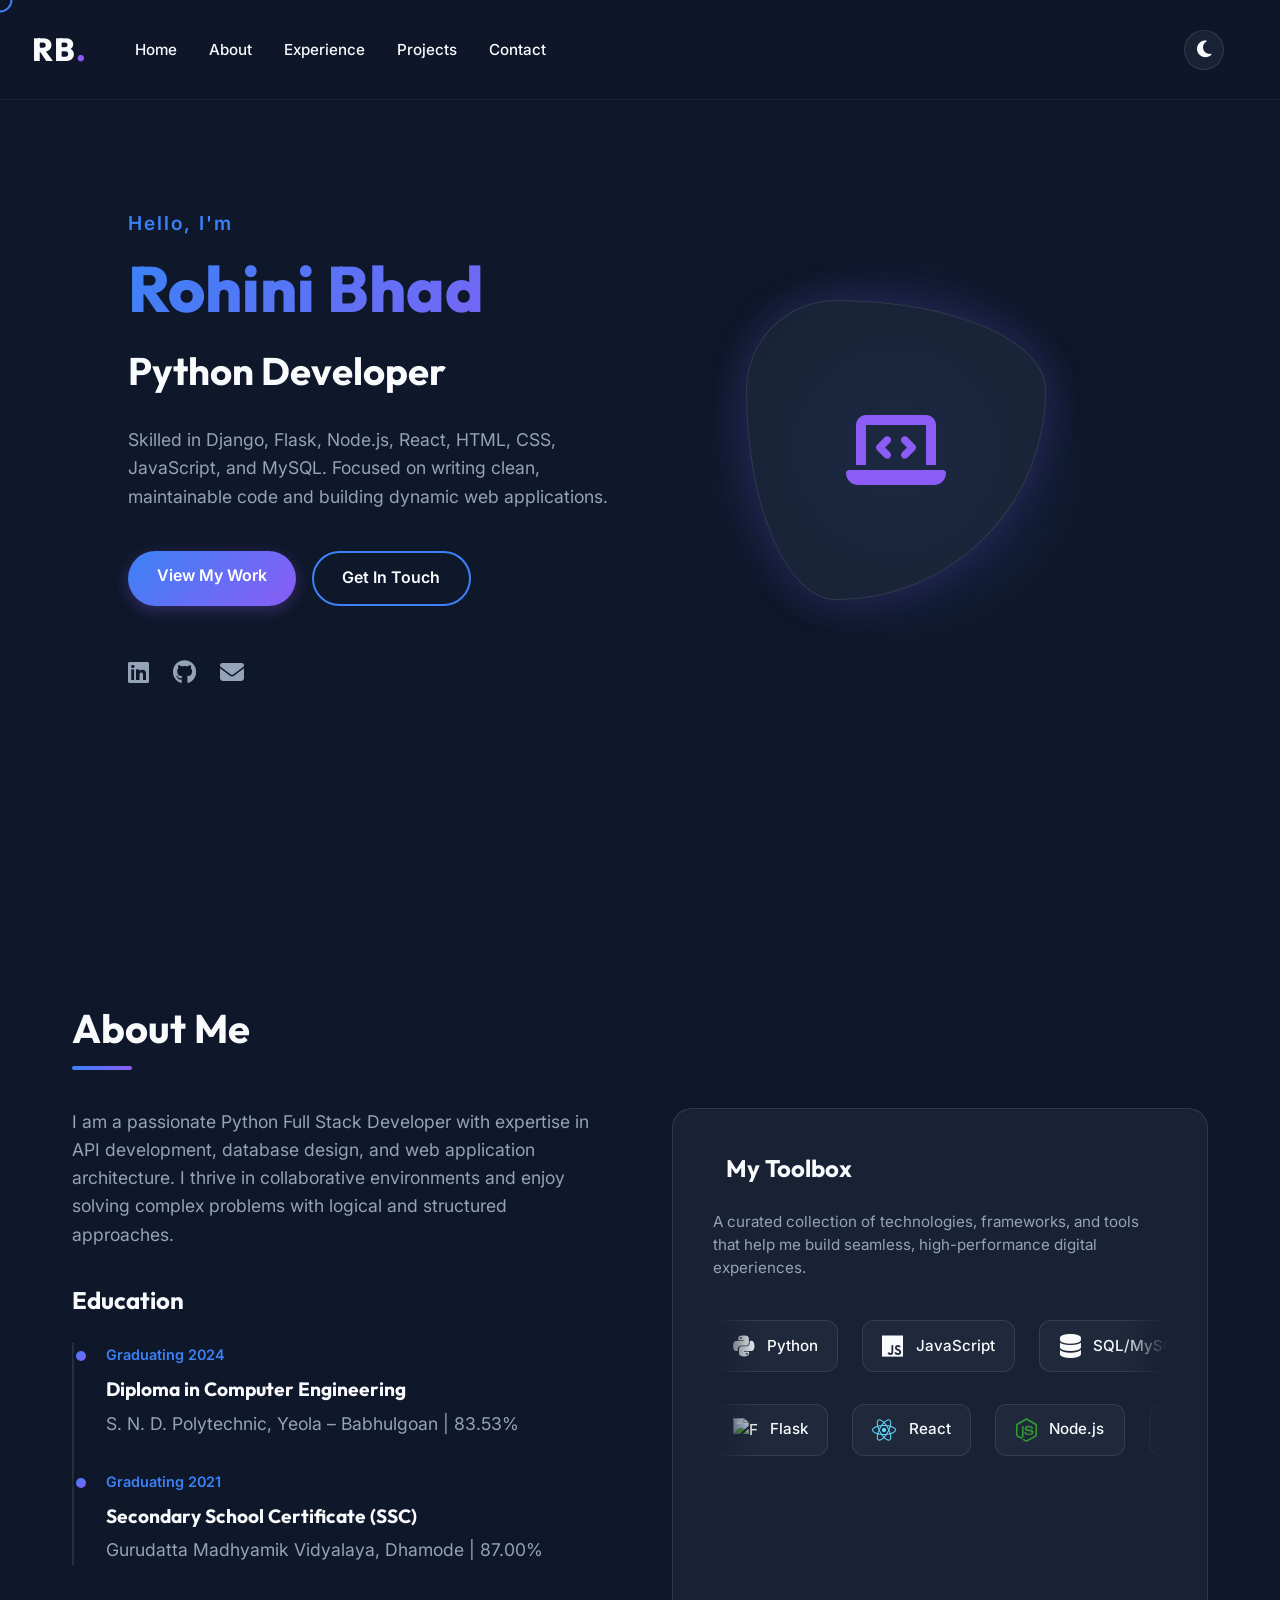
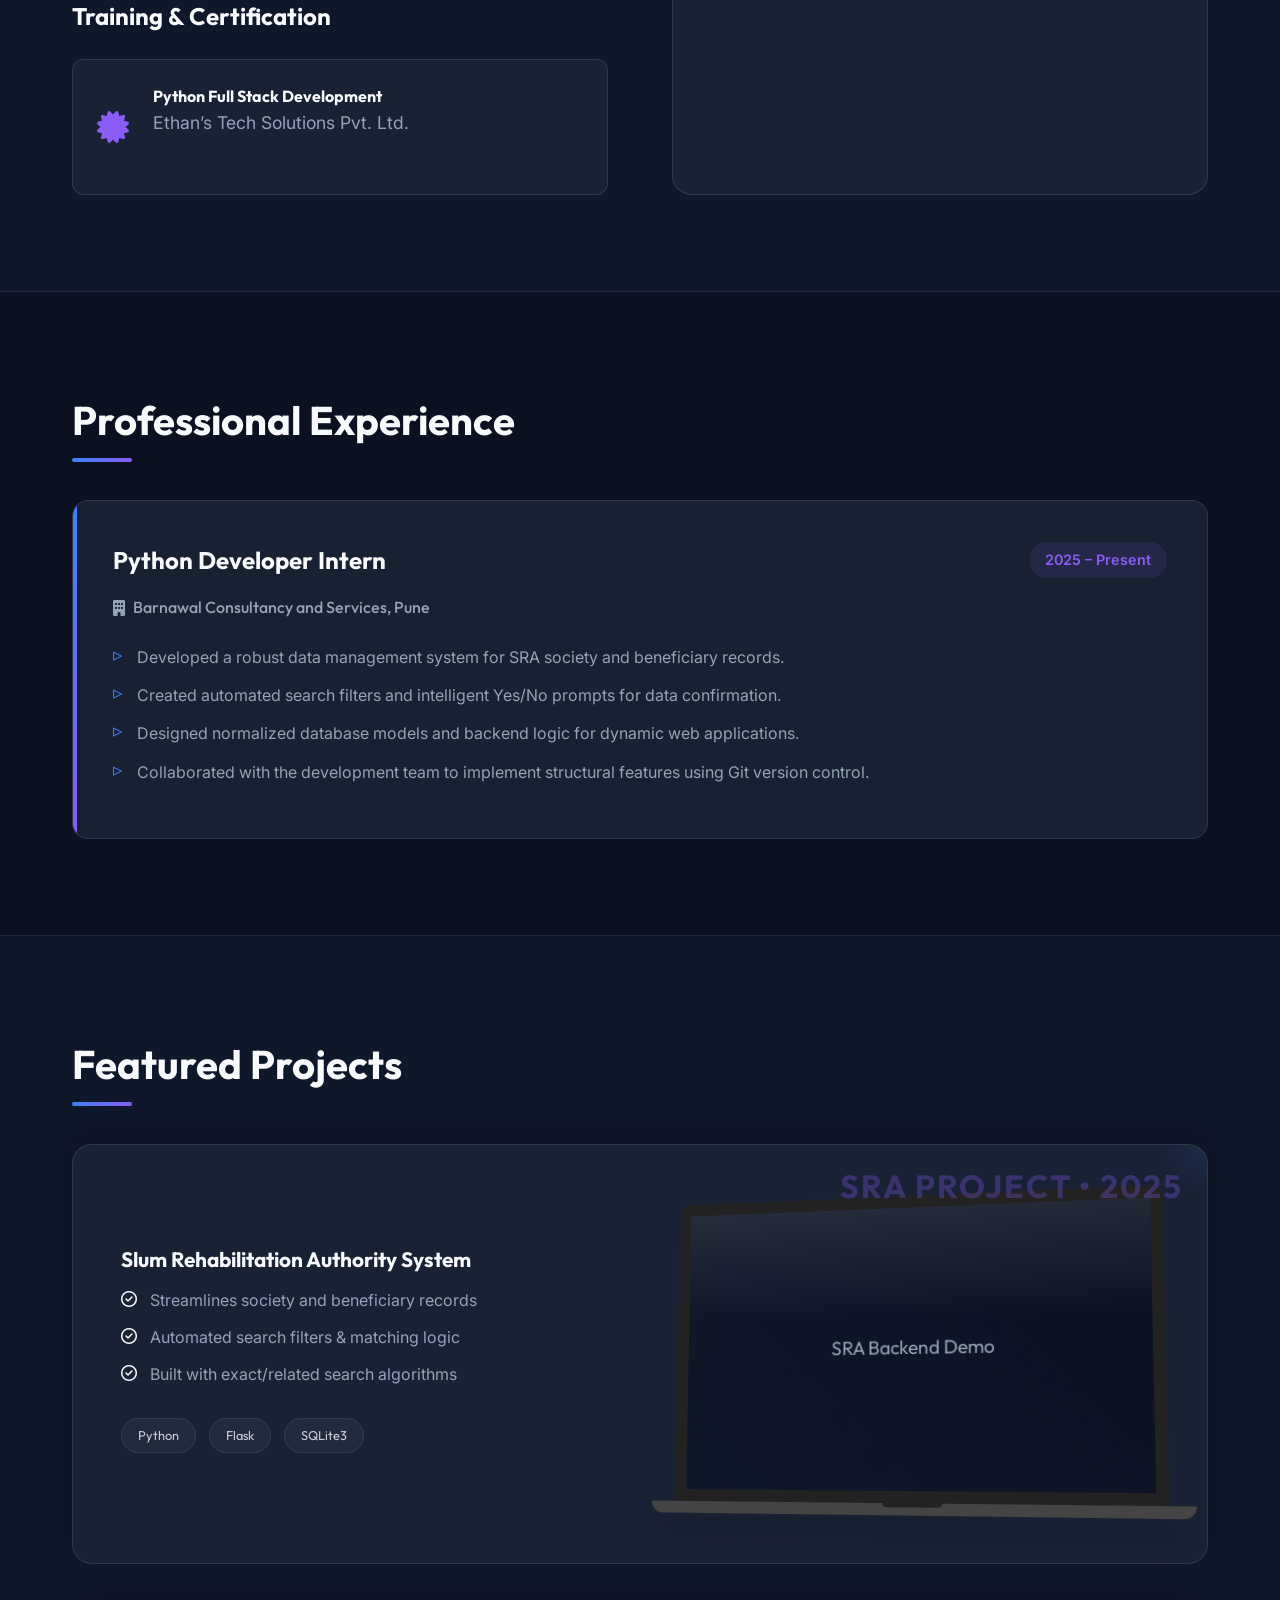
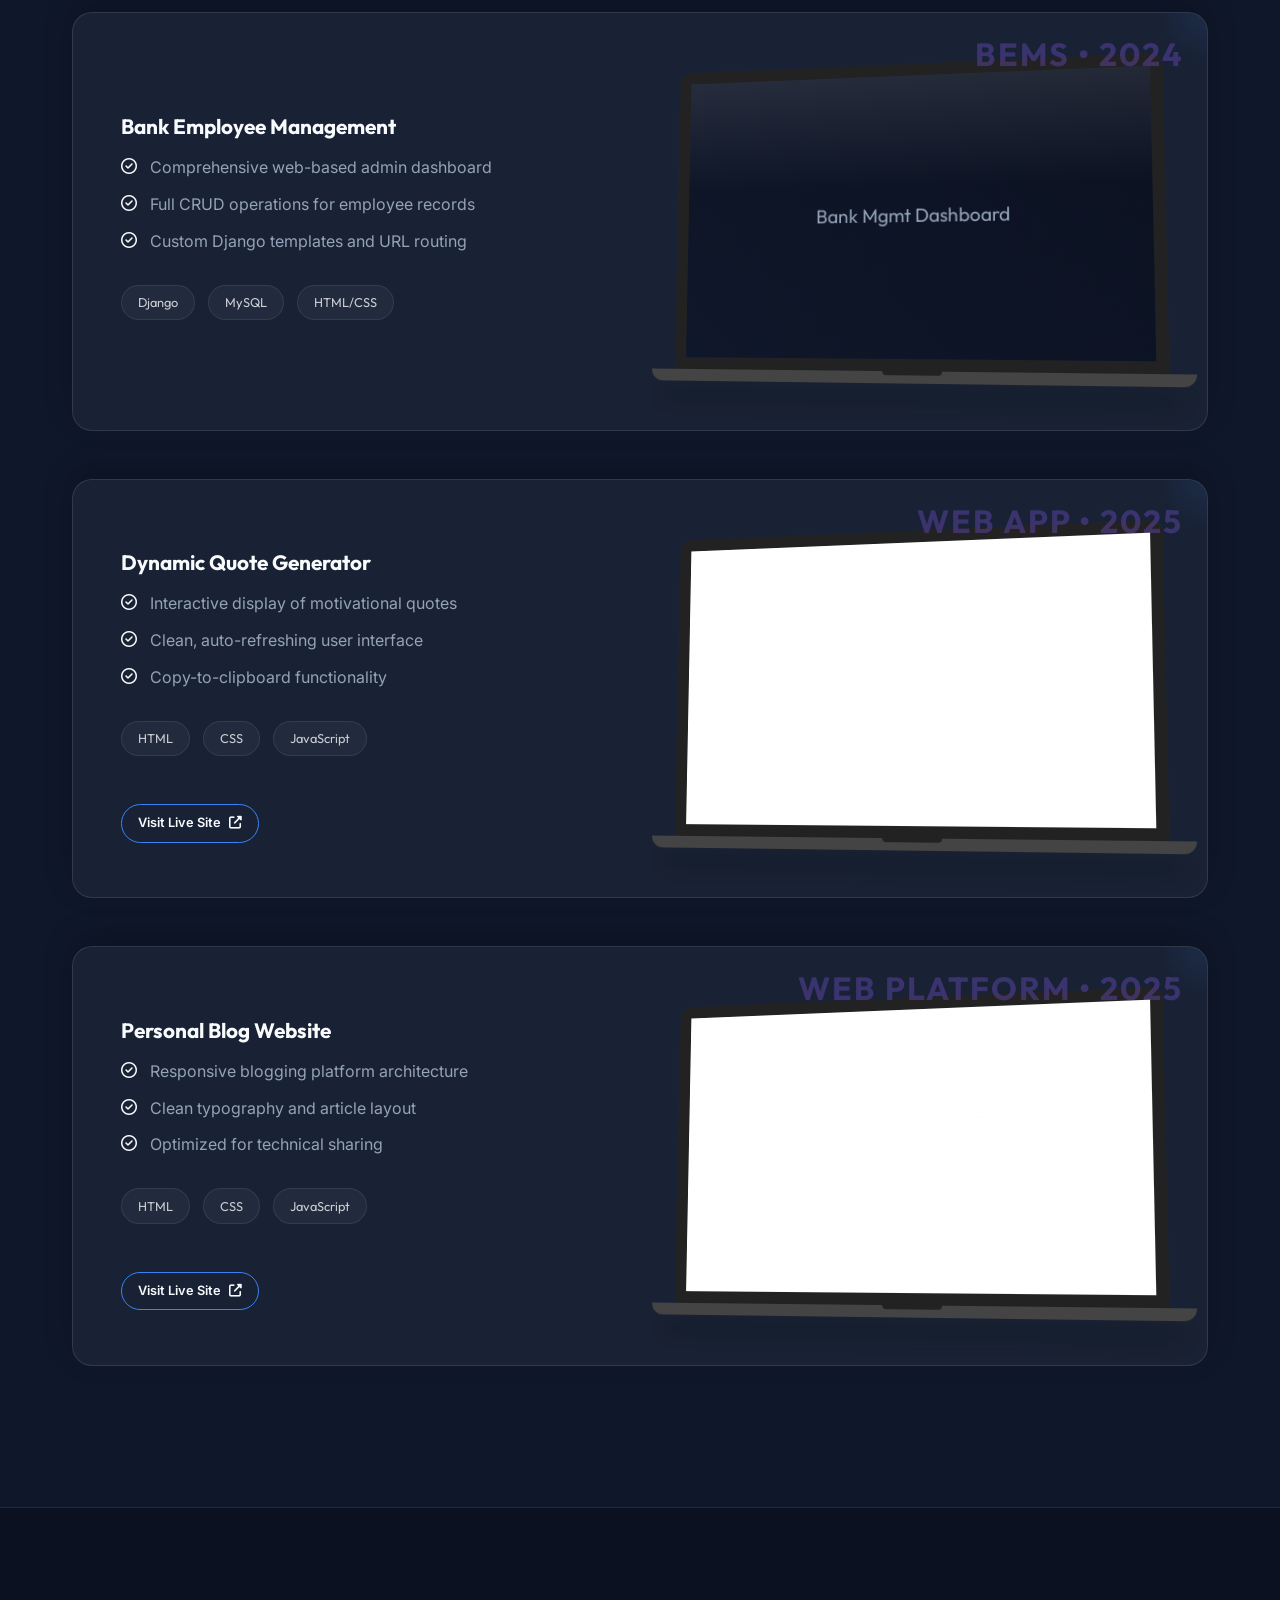
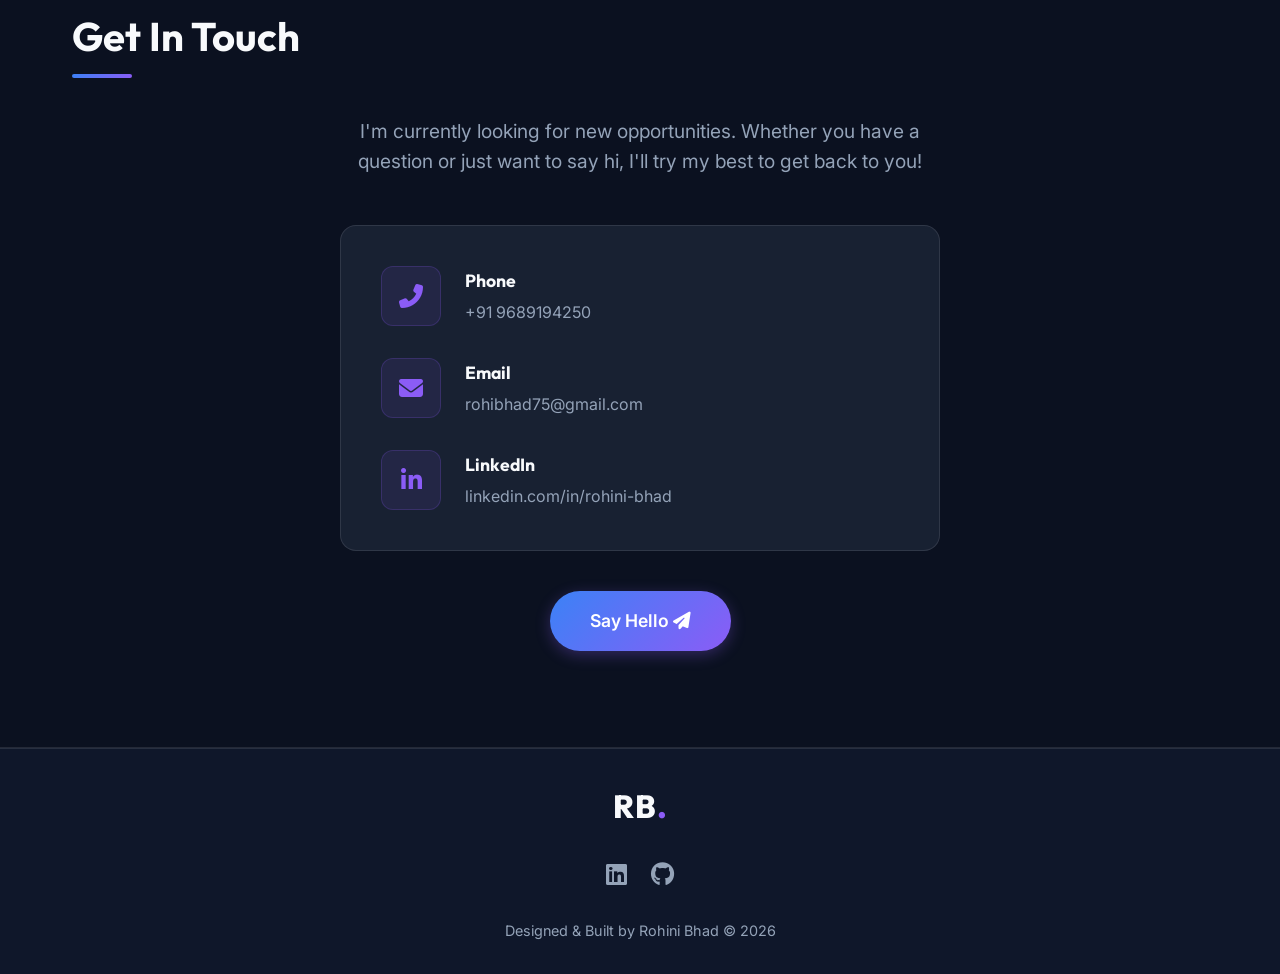
==== indx.html @ 260d3e36 "MY_PORTFOLIO" ====
<!DOCTYPE html>
<html lang="en">

<head>
    <meta charset="UTF-8">
    <meta name="viewport" content="width=device-width, initial-scale=1.0">
    <title>Rohini Bhad | Python Full Stack Developer Intern </title>
    <meta name="description"
        content="Portfolio of Rohini Bhad, a Python Full Stack Developer skilled in Django, Flask, Node.js, React, HTML, CSS, JavaScript, MySQL.">
    <link
        href="https://fonts.googleapis.com/css2?family=Inter:wght@300;400;500;600;800&family=Outfit:wght@400;700&display=swap"
        rel="stylesheet">
    <link rel="stylesheet" href="https://cdnjs.cloudflare.com/ajax/libs/font-awesome/6.4.0/css/all.min.css">
    <link rel="stylesheet" href="style.css">
</head>

<body>
    <div class="custom-cursor"></div>
    <nav class="navbar">
        <div class="logo">RB<span>.</span></div>
        <ul class="nav-links">
            <li><a href="#home">Home</a></li>
            <li><a href="#about">About</a></li>
            <li><a href="#experience">Experience</a></li>
            <li><a href="#projects">Projects</a></li>
            <li><a href="#contact">Contact</a></li>
        </ul>
        <div class="nav-actions" style="display: flex; align-items: center;">
            <div class="theme-toggle" id="theme-toggle">
                <i class="fas fa-moon"></i>
            </div>
            <div class="hamburger">
                <i class="fas fa-bars"></i>
            </div>
        </div>
    </nav>

    <header id="home" class="hero">
        <div class="hero-content">
            <p class="greeting">Hello, I'm</p>
            <h1 class="name">Rohini Bhad</h1>
            <h2 class="role">Python Developer</h2>
            <p class="summary">
                Skilled in Django, Flask, Node.js, React, HTML, CSS, JavaScript, and MySQL. Focused on writing clean,
                maintainable code
                and building dynamic web applications.
            </p>
            <div class="hero-buttons">
                <a href="#projects" class="btn btn-primary">View My Work</a>
                <a href="#contact" class="btn btn-secondary">Get In Touch</a>
            </div>
            <div class="social-links">
                <a href="https://linkedin.com/in/rohini-bhad" target="_blank" aria-label="LinkedIn"><i
                        class="fab fa-linkedin"></i></a>
                <a href="https://github.com/RohiBhad" target="_blank" aria-label="GitHub"><i
                        class="fab fa-github"></i></a>
                <a href="mailto:rohibhad75@gmail.com" aria-label="Email"><i class="fas fa-envelope"></i></a>
            </div>
        </div>
        <div class="hero-image">
            <div class="image-placeholder"><i class="fas fa-laptop-code"></i></div>
            <div class="circle-decoration"></div>
        </div>
    </header>

    <section id="about" class="about section">
        <div class="container">
            <h2 class="section-title">About Me</h2>
            <div class="about-grid">
                <div class="about-text">
                    <p>I am a passionate Python Full Stack Developer with expertise in API development, database design,
                        and web application architecture. I thrive in collaborative environments and enjoy solving
                        complex problems with logical and structured approaches.</p>

                    <h3 class="subsection-title">Education</h3>
                    <div class="timeline">
                        <div class="timeline-item">
                            <div class="timeline-dot"></div>
                            <div class="timeline-date">Graduating 2024</div>
                            <h4 class="timeline-title">Diploma in Computer Engineering</h4>
                            <p class="timeline-subtitle">S. N. D. Polytechnic, Yeola – Babhulgoan | 83.53%</p>
                        </div>
                        <div class="timeline-item">
                            <div class="timeline-dot"></div>
                            <div class="timeline-date">Graduating 2021</div>
                            <h4 class="timeline-title">Secondary School Certificate (SSC)</h4>
                            <p class="timeline-subtitle">Gurudatta Madhyamik Vidyalaya, Dhamode | 87.00%</p>
                        </div>
                    </div>

                    <h3 class="subsection-title mt-2">Training & Certification</h3>
                    <div class="certification-card">
                        <i class="fas fa-certificate"></i>
                        <div>
                            <h4>Python Full Stack Development</h4>
                            <p>Ethan’s Tech Solutions Pvt. Ltd.</p>
                        </div>
                    </div>
                </div>

                <div class="toolbox-container">
                    <div class="toolbox-header">
                        <h3 class="subsection-title mb-0"><i class="fas fa-sparkles accent-color"></i> My Toolbox</h3>
                        <p class="toolbox-desc">A curated collection of technologies, frameworks, and tools that help me
                            build seamless, high-performance digital experiences.</p>
                    </div>

                    <div class="toolbox-wrapper">
                        <!-- Top Row: Scrolls Left -->
                        <div class="toolbox-scroll-track track-left">
                            <div class="tool-item"><i class="fab fa-python tool-icon"></i><span>Python</span></div>
                            <div class="tool-item"><i class="fab fa-js tool-icon"></i><span>JavaScript</span></div>
                            <div class="tool-item"><i class="fas fa-database tool-icon"></i><span>SQL/MySQL</span></div>
                            <div class="tool-item"><i class="fab fa-html5 tool-icon"></i><span>HTML/CSS</span></div>
                            <div class="tool-item"><img
                                    src="https://cdn.jsdelivr.net/gh/devicons/devicon/icons/django/django-plain.svg"
                                    alt="Django" class="tool-image"><span>Django</span></div>
                            <div class="tool-item"><i class="fab fa-python tool-icon"></i><span>Python</span></div>
                            <div class="tool-item"><i class="fab fa-js tool-icon"></i><span>JavaScript</span></div>
                            <div class="tool-item"><i class="fas fa-database tool-icon"></i><span>SQL/MySQL</span></div>
                            <div class="tool-item"><i class="fab fa-html5 tool-icon"></i><span>HTML/CSS</span></div>
                            <div class="tool-item"><img
                                    src="https://cdn.jsdelivr.net/gh/devicons/devicon/icons/django/django-plain.svg"
                                    alt="Django" class="tool-image"><span>Django</span></div>
                        </div>

                        <!-- Bottom Row: Scrolls Right -->
                        <div class="toolbox-scroll-track track-right">
                            <div class="tool-item"><img
                                    src="https://cdn.jsdelivr.net/gh/devicons/devicon/icons/flask/flask-original.svg"
                                    alt="Flask" class="tool-image"><span>Flask</span></div>
                            <div class="tool-item"><i class="fab fa-react tool-icon"
                                    style="color: #61DAFB;"></i><span>React</span></div>
                            <div class="tool-item"><i class="fab fa-node-js tool-icon"
                                    style="color: #339933;"></i><span>Node.js</span></div>
                            <div class="tool-item"><i class="fab fa-git-alt tool-icon"
                                    style="color: #F05032;"></i><span>Git</span></div>
                            <div class="tool-item"><img
                                    src="https://cdn.jsdelivr.net/gh/devicons/devicon/icons/postman/postman-plain.svg"
                                    alt="Postman" class="tool-image"><span>Postman</span></div>
                            <div class="tool-item"><img
                                    src="https://cdn.jsdelivr.net/gh/devicons/devicon/icons/flask/flask-original.svg"
                                    alt="Flask" class="tool-image"><span>Flask</span></div>
                            <div class="tool-item"><i class="fab fa-react tool-icon"
                                    style="color: #61DAFB;"></i><span>React</span></div>
                            <div class="tool-item"><i class="fab fa-node-js tool-icon"
                                    style="color: #339933;"></i><span>Node.js</span></div>
                            <div class="tool-item"><i class="fab fa-git-alt tool-icon"
                                    style="color: #F05032;"></i><span>Git</span></div>
                            <div class="tool-item"><img
                                    src="https://cdn.jsdelivr.net/gh/devicons/devicon/icons/postman/postman-plain.svg"
                                    alt="Postman" class="tool-image"><span>Postman</span></div>
                        </div>
                    </div>
                </div>
            </div>
        </div>
    </section>

    <section id="experience" class="experience section light-bg">
        <div class="container">
            <h2 class="section-title">Professional Experience</h2>
            <div class="experience-card">
                <div class="exp-header">
                    <h3>Python Developer Intern</h3>
                    <span class="exp-date">2025 – Present</span>
                </div>
                <h4 class="exp-company"><i class="fas fa-building"></i> Barnawal Consultancy and Services, Pune</h4>
                <ul class="exp-list">
                    <li>Developed a robust data management system for SRA society and beneficiary records.</li>
                    <li>Created automated search filters and intelligent Yes/No prompts for data confirmation.</li>
                    <li>Designed normalized database models and backend logic for dynamic web applications.</li>
                    <li>Collaborated with the development team to implement structural features using Git version
                        control.</li>
                </ul>
            </div>
        </div>
    </section>

    <section id="projects" class="projects section">
        <div class="container">
            <h2 class="section-title">Featured Projects</h2>
            <div class="projects-grid">
                <!-- Project 1 -->
                <div class="project-card">
                    <div class="project-layout">
                        <div class="project-info">
                            <div class="project-year">SRA Project • 2025</div>
                            <h3 class="project-title">Slum Rehabilitation Authority System</h3>
                            <ul class="project-features">
                                <li><i class="far fa-check-circle"></i> Streamlines society and beneficiary records</li>
                                <li><i class="far fa-check-circle"></i> Automated search filters & matching logic</li>
                                <li><i class="far fa-check-circle"></i> Built with exact/related search algorithms</li>
                            </ul>
                            <div class="project-tech">
                                <span>Python</span>
                                <span>Flask</span>
                                <span>SQLite3</span>
                            </div>
                        </div>
                        <div class="project-visual">
                            <div class="laptop-frame">
                                <div class="laptop-screen">
                                    <div class="laptop-placeholder">SRA Backend Demo</div>
                                </div>
                                <div class="laptop-keyboard"></div>
                            </div>
                        </div>
                    </div>
                </div>

                <!-- Project 2 -->
                <div class="project-card">
                    <div class="project-layout">
                        <div class="project-info">
                            <div class="project-year">BEMS • 2024</div>
                            <h3 class="project-title">Bank Employee Management</h3>
                            <ul class="project-features">
                                <li><i class="far fa-check-circle"></i> Comprehensive web-based admin dashboard</li>
                                <li><i class="far fa-check-circle"></i> Full CRUD operations for employee records</li>
                                <li><i class="far fa-check-circle"></i> Custom Django templates and URL routing</li>
                            </ul>
                            <div class="project-tech">
                                <span>Django</span>
                                <span>MySQL</span>
                                <span>HTML/CSS</span>
                            </div>
                        </div>
                        <div class="project-visual">
                            <div class="laptop-frame">
                                <div class="laptop-screen">
                                    <div class="laptop-placeholder">Bank Mgmt Dashboard</div>
                                </div>
                                <div class="laptop-keyboard"></div>
                            </div>
                        </div>
                    </div>
                </div>

                <!-- Project 3 -->
                <div class="project-card">
                    <div class="project-layout">
                        <div class="project-info">
                            <div class="project-year">Web App • 2025</div>
                            <h3 class="project-title">Dynamic Quote Generator</h3>
                            <ul class="project-features">
                                <li><i class="far fa-check-circle"></i> Interactive display of motivational quotes</li>
                                <li><i class="far fa-check-circle"></i> Clean, auto-refreshing user interface</li>
                                <li><i class="far fa-check-circle"></i> Copy-to-clipboard functionality</li>
                            </ul>
                            <div class="project-tech">
                                <span>HTML</span>
                                <span>CSS</span>
                                <span>JavaScript</span>
                            </div>
                            <a href="https://rohibhad.github.io/Quote-Generator/" target="_blank"
                                class="btn btn-secondary mt-2"
                                style="font-size: 0.8rem; padding: 0.5rem 1rem; border-width: 1px;">Visit Live Site <i
                                    class="fas fa-external-link-alt" style="margin-left: 5px;"></i></a>
                        </div>
                        <div class="project-visual">
                            <div class="laptop-frame">
                                <div class="laptop-screen">
                                    <iframe src="https://rohibhad.github.io/Quote-Generator/" title="Quote Generator"
                                        loading="lazy"></iframe>
                                </div>
                                <div class="laptop-keyboard"></div>
                            </div>
                        </div>
                    </div>
                </div>

                <!-- Project 4 -->
                <div class="project-card">
                    <div class="project-layout">
                        <div class="project-info">
                            <div class="project-year">Web Platform • 2025</div>
                            <h3 class="project-title">Personal Blog Website</h3>
                            <ul class="project-features">
                                <li><i class="far fa-check-circle"></i> Responsive blogging platform architecture</li>
                                <li><i class="far fa-check-circle"></i> Clean typography and article layout</li>
                                <li><i class="far fa-check-circle"></i> Optimized for technical sharing</li>
                            </ul>
                            <div class="project-tech">
                                <span>HTML</span>
                                <span>CSS</span>
                                <span>JavaScript</span>
                            </div>
                            <a href="https://rohibhad.github.io/Blog-Website/" target="_blank"
                                class="btn btn-secondary mt-2"
                                style="font-size: 0.8rem; padding: 0.5rem 1rem; border-width: 1px;">Visit Live Site <i
                                    class="fas fa-external-link-alt" style="margin-left: 5px;"></i></a>
                        </div>
                        <div class="project-visual">
                            <div class="laptop-frame">
                                <div class="laptop-screen">
                                    <iframe src="https://rohibhad.github.io/Blog-Website/" title="Blog Website"
                                        loading="lazy"></iframe>
                                </div>
                                <div class="laptop-keyboard"></div>
                            </div>
                        </div>
                    </div>
                </div>

            </div>
        </div>
    </section>

    <section id="contact" class="contact section light-bg">
        <div class="container">
            <h2 class="section-title">Get In Touch</h2>
            <div class="contact-content">
                <p class="contact-text">I'm currently looking for new opportunities. Whether you have a question or just
                    want to say hi, I'll try my best to get back to you!</p>

                <div class="contact-info">
                    <div class="contact-item">
                        <div class="icon-box"><i class="fas fa-phone-alt"></i></div>
                        <div class="contact-details">
                            <h4>Phone</h4>
                            <p>+91 9689194250</p>
                        </div>
                    </div>
                    <div class="contact-item">
                        <div class="icon-box"><i class="fas fa-envelope"></i></div>
                        <div class="contact-details">
                            <h4>Email</h4>
                            <p><a href="mailto:rohibhad75@gmail.com">rohibhad75@gmail.com</a></p>
                        </div>
                    </div>
                    <div class="contact-item">
                        <div class="icon-box"><i class="fab fa-linkedin-in"></i></div>
                        <div class="contact-details">
                            <h4>LinkedIn</h4>
                            <p><a href="https://linkedin.com/in/rohini-bhad"
                                    target="_blank">linkedin.com/in/rohini-bhad</a></p>
                        </div>
                    </div>
                </div>

                <a href="mailto:rohibhad75@gmail.com" class="btn btn-primary btn-large mt-3">Say Hello <i
                        class="fas fa-paper-plane"></i></a>
            </div>
        </div>
    </section>

    <footer>
        <div class="container footer-content">
            <div class="logo">RB<span>.</span></div>
            <div class="social-links">
                <a href="https://linkedin.com/in/rohini-bhad" target="_blank"><i class="fab fa-linkedin"></i></a>
                <a href="https://github.com/RohiBhad" target="_blank"><i class="fab fa-github"></i></a>
            </div>
            <p class="copyright">Designed & Built by Rohini Bhad © 2026</p>
        </div>
    </footer>

    <script src="script.js"></script>
</body>

</html>
---- style.css ----
:root {
    --bg-dark: #0f172a;
    --bg-darker: #0b1120;
    --bg-card: rgba(30, 41, 59, 0.7);
    --bg-nav: rgba(15, 23, 42, 0.8);
    --nav-border: rgba(255, 255, 255, 0.05);
    --text-primary: #f8fafc;
    --text-secondary: #94a3b8;
    --accent-1: #3b82f6;
    --accent-2: #8b5cf6;
    --accent-gradient: linear-gradient(135deg, var(--accent-1), var(--accent-2));
    --border-color: rgba(255, 255, 255, 0.1);
    --font-main: 'Inter', sans-serif;
    --font-heading: 'Outfit', sans-serif;
    --transition: all 0.3s ease;
}

[data-theme="light"] {
    --bg-dark: #f8fafc;
    --bg-darker: #f1f5f9;
    --bg-card: rgba(255, 255, 255, 0.7);
    --bg-nav: rgba(248, 250, 252, 0.8);
    --nav-border: rgba(0, 0, 0, 0.05);
    --text-primary: #0f172a;
    --text-secondary: #475569;
    --border-color: rgba(0, 0, 0, 0.1);
}

* {
    margin: 0;
    padding: 0;
    box-sizing: border-box;
}

html {
    scroll-behavior: smooth;
    background-color: var(--bg-dark);
    color: var(--text-primary);
    font-family: var(--font-main);
    overflow-x: hidden;
}

body {
    position: relative;
    line-height: 1.6;
}

/* Typography */
h1,
h2,
h3,
h4,
.logo {
    font-family: var(--font-heading);
    color: var(--text-primary);
}

.mt-2 {
    margin-top: 1.5rem;
}

.mt-3 {
    margin-top: 2.5rem;
}

/* Custom Cursor */
.custom-cursor {
    position: fixed;
    top: 0;
    left: 0;
    width: 25px;
    height: 25px;
    border: 2px solid var(--accent-1);
    border-radius: 50%;
    transform: translate(-50%, -50%);
    pointer-events: none;
    z-index: 9999;
    transition: width 0.2s ease, height 0.2s ease, background-color 0.2s ease;
}

.custom-cursor.hover {
    width: 50px;
    height: 50px;
    background-color: rgba(59, 130, 246, 0.1);
}

/* Theme Toggle */
.theme-toggle {
    cursor: pointer;
    font-size: 1.2rem;
    color: var(--text-primary);
    transition: var(--transition);
    margin-right: 1.5rem;
    display: flex;
    align-items: center;
    justify-content: center;
    width: 40px;
    height: 40px;
    border-radius: 50%;
    background: var(--bg-card);
    border: 1px solid var(--border-color);
}

.theme-toggle:hover {
    color: var(--accent-1);
    transform: translateY(-2px);
    box-shadow: 0 4px 15px rgba(59, 130, 246, 0.2);
}

/* Utilities */
.container {
    max-width: 1200px;
    margin: 0 auto;
    padding: 0 2rem;
    position: relative;
    z-index: 10;
}

.section {
    padding: 6rem 0;
}

.light-bg {
    background-color: var(--bg-darker);
    border-top: 1px solid var(--border-color);
    border-bottom: 1px solid var(--border-color);
}

.section-title {
    font-size: 2.5rem;
    margin-bottom: 3rem;
    position: relative;
    display: inline-block;
}

.section-title::after {
    content: '';
    position: absolute;
    bottom: -10px;
    left: 0;
    width: 60px;
    height: 4px;
    background: var(--accent-gradient);
    border-radius: 2px;
}

.btn {
    display: inline-block;
    padding: 0.8rem 1.8rem;
    border-radius: 30px;
    font-weight: 600;
    text-decoration: none;
    transition: var(--transition);
    cursor: pointer;
    border: none;
    font-family: var(--font-main);
}

.btn-primary {
    background: var(--accent-gradient);
    color: white;
    box-shadow: 0 4px 15px rgba(139, 92, 246, 0.3);
}

.btn-primary:hover {
    transform: translateY(-3px);
    box-shadow: 0 8px 25px rgba(139, 92, 246, 0.5);
}

.btn-secondary {
    background: transparent;
    color: var(--text-primary);
    border: 2px solid var(--accent-1);
}

.btn-secondary:hover {
    background: rgba(59, 130, 246, 0.1);
    transform: translateY(-3px);
}

/* Navbar */
.navbar {
    position: fixed;
    top: 0;
    width: 100%;
    padding: 1.5rem 2rem;
    display: flex;
    justify-content: space-between;
    align-items: center;
    z-index: 1000;
    background: var(--bg-nav);
    backdrop-filter: blur(10px);
    border-bottom: 1px solid var(--nav-border);
    transition: var(--transition);
}

.navbar.scrolled {
    padding: 1rem 2rem;
    box-shadow: 0 4px 20px rgba(0, 0, 0, 0.3);
}

.logo {
    font-size: 2rem;
    font-weight: 800;
    letter-spacing: 1px;
}

.logo span {
    color: var(--accent-2);
}

.nav-links {
    display: flex;
    list-style: none;
    gap: 2rem;
    margin-right: auto;
    margin-left: 3rem;
}

.nav-links a {
    color: var(--text-primary);
    text-decoration: none;
    font-weight: 500;
    font-size: 0.95rem;
    position: relative;
    padding-bottom: 5px;
}

.nav-links a::after {
    content: '';
    position: absolute;
    bottom: 0;
    left: 0;
    width: 0;
    height: 2px;
    background: var(--accent-gradient);
    transition: var(--transition);
}

.nav-links a:hover::after {
    width: 100%;
}

.hamburger {
    display: none;
    font-size: 1.5rem;
    cursor: pointer;
    color: var(--text-primary);
    margin-left: 1rem;
}

/* Hero Section */
.hero {
    min-height: 100vh;
    display: flex;
    align-items: center;
    padding: 0 10%;
    position: relative;
    overflow: hidden;
    z-index: 10;
}

.hero-content {
    flex: 1;
    z-index: 2;
    animation: fadeInUp 1s ease forwards;
}

.greeting {
    color: var(--accent-1);
    font-size: 1.2rem;
    font-weight: 600;
    margin-bottom: 1rem;
    letter-spacing: 2px;
}

.name {
    font-size: clamp(3rem, 5vw, 5rem);
    font-weight: 800;
    line-height: 1.1;
    margin-bottom: 1rem;
    background: var(--accent-gradient);
    -webkit-background-clip: text;
    -webkit-text-fill-color: transparent;
}

.role {
    font-size: clamp(1.5rem, 3vw, 2.5rem);
    color: var(--text-primary);
    margin-bottom: 1.5rem;
}

.summary {
    color: var(--text-secondary);
    font-size: 1.1rem;
    max-width: 600px;
    margin-bottom: 2.5rem;
}

.hero-buttons {
    display: flex;
    gap: 1rem;
    margin-bottom: 3rem;
}

.social-links {
    display: flex;
    gap: 1.5rem;
}

.social-links a {
    color: var(--text-secondary);
    font-size: 1.5rem;
    transition: var(--transition);
}

.social-links a:hover {
    color: var(--accent-1);
    transform: translateY(-3px);
}

.hero-image {
    flex: 1;
    display: flex;
    justify-content: center;
    align-items: center;
    position: relative;
    z-index: 1;
}

.image-placeholder {
    width: 300px;
    height: 300px;
    background: var(--bg-card);
    border: 1px solid var(--border-color);
    border-radius: 30% 70% 70% 30% / 30% 30% 70% 70%;
    display: flex;
    justify-content: center;
    align-items: center;
    font-size: 5rem;
    color: var(--accent-2);
    box-shadow: 0 0 40px rgba(139, 92, 246, 0.2);
    animation: morph 8s ease-in-out infinite, float 6s ease-in-out infinite;
    backdrop-filter: blur(10px);
}

.circle-decoration {
    position: absolute;
    width: 400px;
    height: 400px;
    border-radius: 50%;
    background: radial-gradient(circle, rgba(59, 130, 246, 0.2) 0%, rgba(0, 0, 0, 0) 70%);
    z-index: -1;
}

/* About Section */
.about-grid {
    display: grid;
    grid-template-columns: 1fr 1fr;
    gap: 4rem;
}

.about-text p {
    color: var(--text-secondary);
    font-size: 1.1rem;
    margin-bottom: 2rem;
}

.subsection-title {
    font-size: 1.5rem;
    margin-bottom: 1.5rem;
    color: var(--text-primary);
}

.timeline {
    border-left: 2px solid var(--border-color);
    padding-left: 2rem;
    position: relative;
}

.timeline-item {
    margin-bottom: 2rem;
    position: relative;
}

.timeline-item:last-child {
    margin-bottom: 0;
}

.timeline-dot {
    position: absolute;
    left: -33px;
    top: 5px;
    width: 16px;
    height: 16px;
    background: var(--accent-gradient);
    border-radius: 50%;
    border: 3px solid var(--bg-dark);
}

.timeline-date {
    font-size: 0.9rem;
    color: var(--accent-1);
    font-weight: 600;
    margin-bottom: 0.5rem;
}

.timeline-title {
    font-size: 1.2rem;
    margin-bottom: 0.3rem;
}

.timeline-subtitle {
    color: var(--text-secondary);
    font-size: 0.95rem;
}

.certification-card {
    display: flex;
    align-items: center;
    gap: 1.5rem;
    background: var(--bg-card);
    padding: 1.5rem;
    border-radius: 12px;
    border: 1px solid var(--border-color);
    transition: var(--transition);
}

.certification-card:hover {
    transform: translateY(-5px);
    border-color: rgba(139, 92, 246, 0.5);
    box-shadow: 0 10px 30px rgba(0, 0, 0, 0.2);
}

.certification-card i {
    font-size: 2rem;
    color: var(--accent-2);
}

/* Toolbox Section */
.toolbox-container {
    background: var(--bg-card);
    border: 1px solid var(--border-color);
    border-radius: 20px;
    padding: 2.5rem;
    position: relative;
    overflow: hidden;
    height: 100%;
    display: flex;
    flex-direction: column;
}

.toolbox-header {
    margin-bottom: 2rem;
}

.toolbox-desc {
    color: var(--text-secondary);
    font-size: 0.95rem;
    margin-top: 0.5rem;
    line-height: 1.5;
}

.accent-color {
    color: var(--accent-1);
    margin-right: 0.5rem;
}

.toolbox-scroll-track {
    display: flex;
    gap: 1.5rem;
    width: max-content;
    padding: 0.5rem 0;
}

.track-left {
    animation: marquee-left 25s linear infinite;
}

.track-right {
    animation: marquee-right 30s linear infinite;
}

.toolbox-wrapper:hover .toolbox-scroll-track {
    animation-play-state: paused;
}

.toolbox-wrapper {
    overflow: hidden;
    position: relative;
    width: 100%;
    mask-image: linear-gradient(to right, transparent, black 10%, black 90%, transparent);
    -webkit-mask-image: linear-gradient(to right, transparent, black 10%, black 90%, transparent);
    display: flex;
    flex-direction: column;
    gap: 1rem;
}

@keyframes marquee-left {
    0% {
        transform: translateX(0);
    }

    100% {
        transform: translateX(-50%);
    }
}

@keyframes marquee-right {
    0% {
        transform: translateX(-50%);
    }

    100% {
        transform: translateX(0);
    }
}

.tool-item {
    display: flex;
    align-items: center;
    gap: 0.8rem;
    background: rgba(255, 255, 255, 0.03);
    border: 1px solid var(--border-color);
    padding: 0.8rem 1.2rem;
    border-radius: 12px;
    font-size: 0.95rem;
    font-weight: 500;
    color: var(--text-primary);
    transition: var(--transition);
    cursor: default;
    white-space: nowrap;
}

.tool-item:hover {
    background: rgba(255, 255, 255, 0.08);
    transform: translateY(-2px);
    border-color: rgba(255, 255, 255, 0.2);
}

.tool-icon {
    font-size: 1.5rem;
}

.tool-image {
    width: 24px;
    height: 24px;
    object-fit: contain;
}

/* Experience */
.experience-card {
    background: var(--bg-card);
    border: 1px solid var(--border-color);
    border-radius: 16px;
    padding: 2.5rem;
    position: relative;
    overflow: hidden;
    transition: var(--transition);
}

.experience-card::before {
    content: '';
    position: absolute;
    top: 0;
    left: 0;
    width: 4px;
    height: 100%;
    background: var(--accent-gradient);
}

.experience-card:hover {
    transform: translateY(-5px);
    box-shadow: 0 10px 40px rgba(0, 0, 0, 0.3);
    border-color: rgba(139, 92, 246, 0.3);
}

.exp-header {
    display: flex;
    justify-content: space-between;
    align-items: center;
    margin-bottom: 1rem;
    flex-wrap: wrap;
    gap: 1rem;
}

.exp-header h3 {
    font-size: 1.5rem;
    color: var(--text-primary);
}

.exp-date {
    background: rgba(139, 92, 246, 0.1);
    color: var(--accent-2);
    padding: 0.4rem 1rem;
    border-radius: 20px;
    font-size: 0.9rem;
    font-weight: 600;
}

.exp-company {
    color: var(--text-secondary);
    margin-bottom: 1.5rem;
    font-weight: 500;
    display: flex;
    align-items: center;
    gap: 0.5rem;
}

.exp-list {
    list-style: none;
    color: var(--text-secondary);
}

.exp-list li {
    position: relative;
    padding-left: 1.5rem;
    margin-bottom: 0.8rem;
}

.exp-list li::before {
    content: '▹';
    position: absolute;
    left: 0;
    color: var(--accent-1);
    font-size: 1.2rem;
    line-height: 1;
}

/* Projects */
.projects {
    position: relative;
    z-index: 10;
}

.projects-grid {
    display: flex;
    flex-direction: column;
    gap: 3rem;
    padding-bottom: 5vh;
}

.project-card {
    background: var(--bg-card);
    border: 1px solid var(--border-color);
    border-radius: 20px;
    padding: 3rem;
    transition: var(--transition);
    position: sticky;
    top: 100px;
    overflow: hidden;
    backdrop-filter: blur(10px);
    width: 100%;
    margin: 0 auto;
    box-shadow: 0 -10px 30px rgba(0, 0, 0, 0.2);
}

.project-layout {
    display: flex;
    gap: 3rem;
    align-items: center;
}

.project-info {
    flex: 1;
    z-index: 2;
}

.project-visual {
    flex: 1;
    display: flex;
    justify-content: center;
    perspective: 1000px;
}

.project-year {
    font-size: 0.9rem;
    color: var(--accent-1);
    font-weight: 600;
    margin-bottom: 0.8rem;
    text-transform: uppercase;
    letter-spacing: 2px;
}

.project-title {
    font-size: 2rem;
    margin-bottom: 1.5rem;
    color: var(--text-primary);
    line-height: 1.2;
}

.project-features {
    list-style: none;
    margin-bottom: 2rem;
}

.project-features li {
    color: var(--text-secondary);
    margin-bottom: 0.8rem;
    display: flex;
    align-items: flex-start;
    gap: 0.8rem;
    line-height: 1.5;
}

.project-features i {
    color: var(--text-primary);
    margin-top: 3px;
}

.project-tech {
    display: flex;
    flex-wrap: wrap;
    gap: 0.8rem;
    margin-bottom: 1.5rem;
}

.project-tech span {
    background: rgba(255, 255, 255, 0.05);
    color: var(--text-primary);
    padding: 0.4rem 1rem;
    border-radius: 20px;
    font-size: 0.85rem;
    border: 1px solid var(--border-color);
}

/* Laptop Mockup Styles */
.laptop-frame {
    width: 100%;
    max-width: 500px;
    position: relative;
    transform: rotateX(5deg) rotateY(-10deg);
    transition: transform 0.5s ease;
}

.project-card:hover .laptop-frame {
    transform: rotateX(0deg) rotateY(0deg);
}

.laptop-screen {
    background: #111;
    border: 12px solid #222;
    border-radius: 12px 12px 0 0;
    aspect-ratio: 16/10;
    position: relative;
    overflow: hidden;
    box-shadow: inset 0 0 20px rgba(0, 0, 0, 0.5);
}

.laptop-screen iframe {
    width: 100%;
    height: 100%;
    border: none;
    background: white;
}

.laptop-placeholder {
    width: 100%;
    height: 100%;
    display: flex;
    align-items: center;
    justify-content: center;
    background: linear-gradient(45deg, var(--bg-dark), var(--bg-darker));
    color: var(--text-secondary);
    font-family: var(--font-heading);
    font-size: 1.2rem;
}

.laptop-screen::after {
    content: '';
    position: absolute;
    top: 0;
    left: 0;
    right: 0;
    height: 40%;
    background: linear-gradient(rgba(255, 255, 255, 0.1), transparent);
    pointer-events: none;
}

.laptop-keyboard {
    height: 12px;
    background: #444;
    border-radius: 0 0 16px 16px;
    position: relative;
    width: 110%;
    left: -5%;
    box-shadow: 0 20px 30px rgba(0, 0, 0, 0.4);
}

.laptop-keyboard::before {
    content: '';
    position: absolute;
    top: 0;
    left: 50%;
    transform: translateX(-50%);
    width: 60px;
    height: 4px;
    background: #222;
    border-radius: 0 0 4px 4px;
}

/* Stacking hierarchy */
.project-card:nth-child(1) {
    top: 120px;
    z-index: 1;
}

.project-card:nth-child(2) {
    top: 140px;
    z-index: 2;
}

.project-card:nth-child(3) {
    top: 160px;
    z-index: 3;
}

.project-card:nth-child(4) {
    top: 180px;
    z-index: 4;
}

.project-card:hover {
    border-color: var(--accent-1);
}

/* Custom Cursor Glow */
.cursor-glow {
    position: fixed;
    top: 0;
    left: 0;
    width: 400px;
    height: 400px;
    background: radial-gradient(circle, rgba(139, 92, 246, 0.15) 0%, rgba(0, 0, 0, 0) 70%);
    border-radius: 50%;
    transform: translate(-50%, -50%);
    pointer-events: none;
    z-index: 0;
    mix-blend-mode: screen;
}

/* Custom Cursor */
.custom-cursor {
    position: fixed;
    top: 0;
    left: 0;
    width: 25px;
    height: 25px;
    border: 2px solid var(--accent-1);
    border-radius: 50%;
    transform: translate(-50%, -50%);
    pointer-events: none;
    z-index: 9999;
    transition: width 0.2s ease, height 0.2s ease, background-color 0.2s ease;
}

.custom-cursor.hover {
    width: 50px;
    height: 50px;
    background-color: rgba(59, 130, 246, 0.1);
}

.project-card::after {
    content: '';
    position: absolute;
    top: 0;
    right: 0;
    width: 100px;
    height: 100px;
    background: radial-gradient(circle, rgba(59, 130, 246, 0.1) 0%, rgba(0, 0, 0, 0) 70%);
    border-radius: 50%;
    transform: translate(50%, -50%);
}

.project-year {
    font-family: var(--font-heading);
    color: var(--accent-2);
    font-weight: 700;
    font-size: 2rem;
    opacity: 0.3;
    position: absolute;
    top: 1rem;
    right: 1.5rem;
}

.project-title {
    font-size: 1.3rem;
    margin-bottom: 1rem;
    margin-top: 1rem;
}

.project-desc {
    color: var(--text-secondary);
    font-size: 0.95rem;
    margin-bottom: 2rem;
    flex-grow: 1;
}

.project-tech {
    display: flex;
    flex-wrap: wrap;
    gap: 0.8rem;
    margin-top: auto;
}

.project-tech span {
    font-family: var(--font-heading);
    font-size: 0.8rem;
    color: var(--text-primary);
    opacity: 0.8;
}

/* Contact */
.contact-content {
    text-align: center;
    max-width: 600px;
    margin: 0 auto;
}

.contact-text {
    color: var(--text-secondary);
    font-size: 1.2rem;
    margin-bottom: 3rem;
}

.contact-info {
    display: flex;
    flex-direction: column;
    gap: 2rem;
    text-align: left;
    background: var(--bg-card);
    padding: 2.5rem;
    border-radius: 16px;
    border: 1px solid var(--border-color);
}

.contact-item {
    display: flex;
    align-items: center;
    gap: 1.5rem;
}

.icon-box {
    width: 60px;
    height: 60px;
    background: rgba(139, 92, 246, 0.1);
    border-radius: 12px;
    display: flex;
    justify-content: center;
    align-items: center;
    font-size: 1.5rem;
    color: var(--accent-2);
    border: 1px solid rgba(139, 92, 246, 0.2);
}

.contact-details h4 {
    font-size: 1.1rem;
    color: var(--text-primary);
    margin-bottom: 0.3rem;
}

.contact-details p,
.contact-details a {
    color: var(--text-secondary);
    text-decoration: none;
    transition: var(--transition);
}

.contact-details a:hover {
    color: var(--accent-1);
}

.btn-large {
    padding: 1rem 2.5rem;
    font-size: 1.1rem;
}

/* Footer */
footer {
    padding: 2rem 0;
    text-align: center;
    background: var(--bg-dark);
    border-top: 1px solid var(--border-color);
}

.footer-content {
    display: flex;
    flex-direction: column;
    align-items: center;
    gap: 1.5rem;
}

.copyright {
    color: var(--text-secondary);
    font-size: 0.9rem;
}

/* Animations */
@keyframes fadeInUp {
    from {
        opacity: 0;
        transform: translateY(30px);
    }

    to {
        opacity: 1;
        transform: translateY(0);
    }
}

@keyframes morph {
    0% {
        border-radius: 30% 70% 70% 30% / 30% 30% 70% 70%;
    }

    25% {
        border-radius: 58% 42% 75% 25% / 76% 46% 54% 24%;
    }

    50% {
        border-radius: 50% 50% 33% 67% / 55% 27% 73% 45%;
    }

    75% {
        border-radius: 33% 67% 58% 42% / 63% 68% 32% 37%;
    }

    100% {
        border-radius: 30% 70% 70% 30% / 30% 30% 70% 70%;
    }
}

@keyframes float {
    0% {
        transform: translateY(0px);
    }

    50% {
        transform: translateY(-20px);
    }

    100% {
        transform: translateY(0px);
    }
}

/* Scroll reveal utility class */
.reveal {
    opacity: 0;
    transform: translateY(30px);
    transition: all 0.8s ease;
}

.reveal.active {
    opacity: 1;
    transform: translateY(0);
}

/* Responsive Design */
@media (max-width: 968px) {
    .about-grid {
        grid-template-columns: 1fr;
        gap: 3rem;
    }

    .hero {
        flex-direction: column;
        text-align: center;
        padding-top: 120px;
    }

    .hero-buttons,
    .social-links {
        justify-content: center;
    }

    .summary {
        margin: 0 auto 2.5rem auto;
    }

    .hero-image {
        margin-top: 4rem;
    }
}

@media (max-width: 768px) {
    .nav-links {
        position: fixed;
        right: -100%;
        top: 0;
        height: 100vh;
        width: 70%;
        background: var(--bg-darker);
        flex-direction: column;
        align-items: center;
        justify-content: center;
        transition: 0.4s ease;
        box-shadow: -10px 0 30px rgba(0, 0, 0, 0.5);
    }

    .nav-links.active {
        right: 0;
    }

    .hamburger {
        display: block;
        z-index: 1001;
    }

    .section {
        padding: 4rem 0;
    }

    .name {
        font-size: 2.5rem;
    }
}
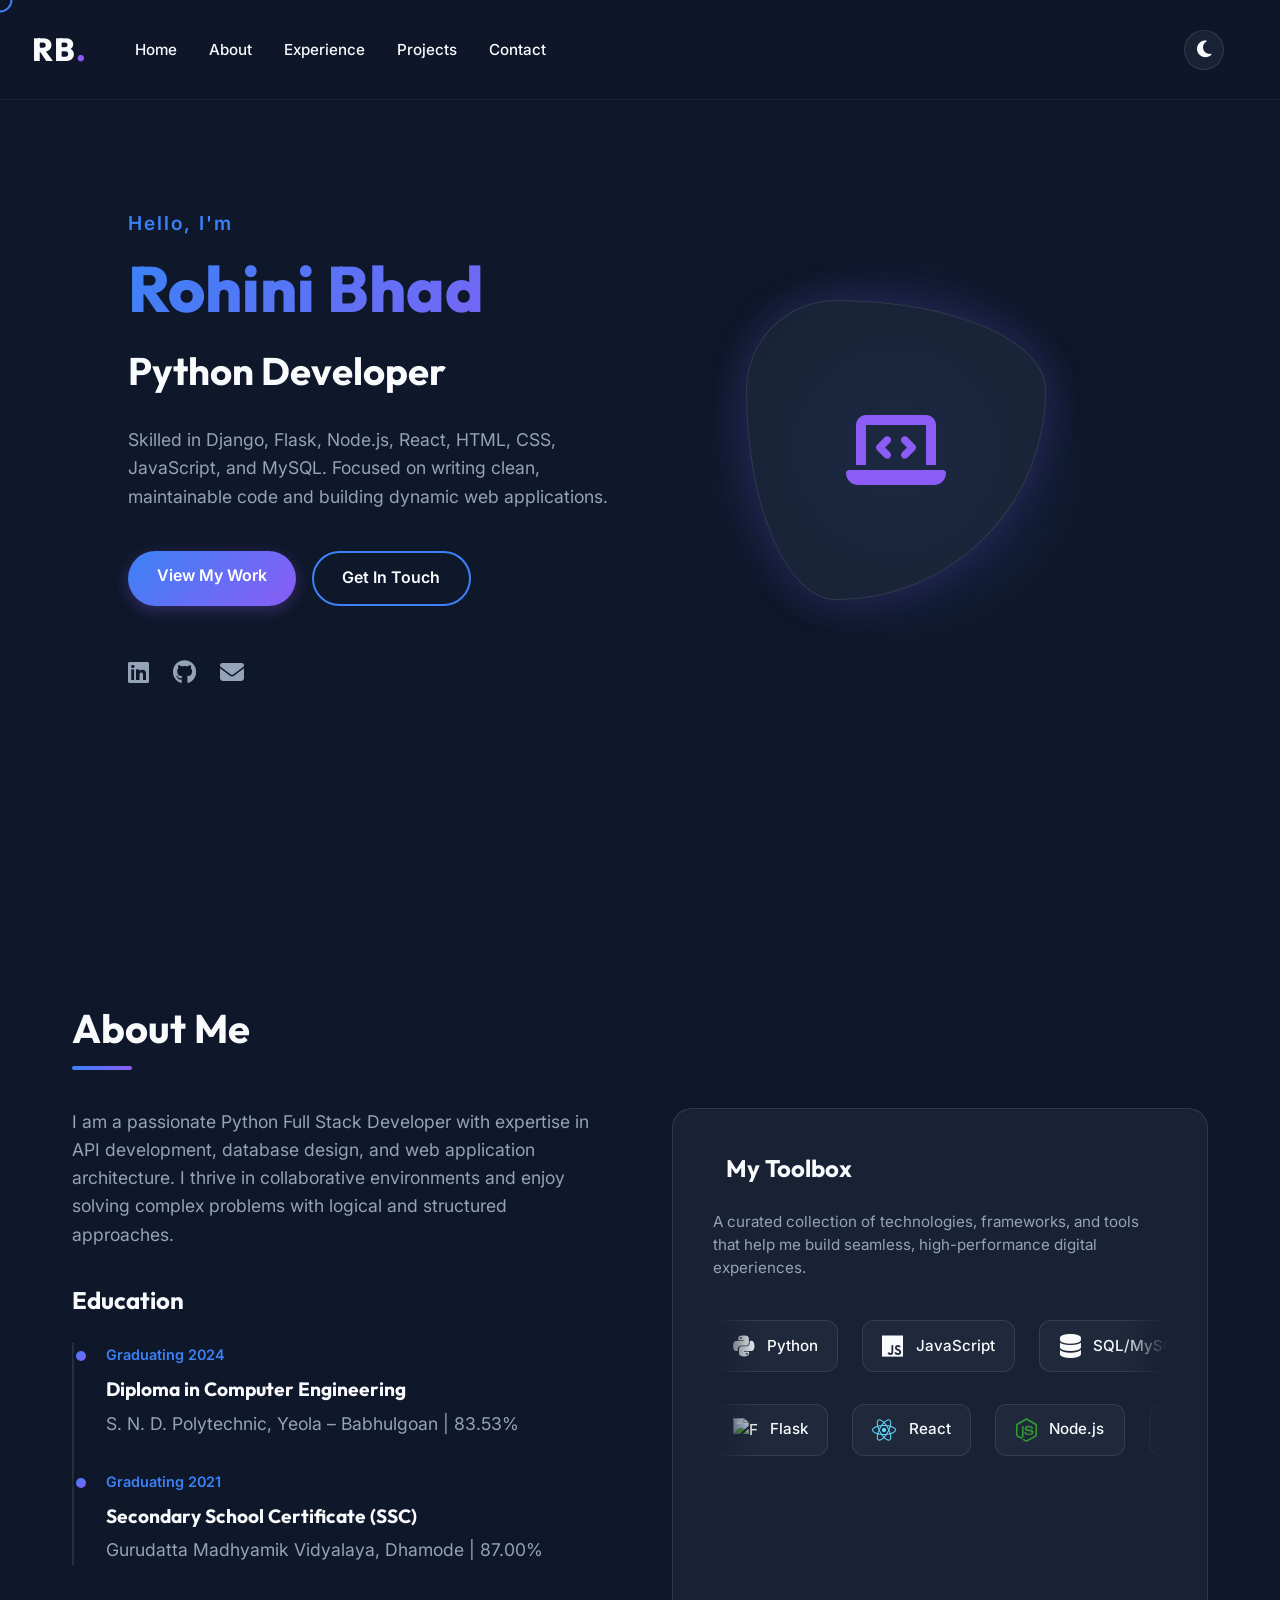
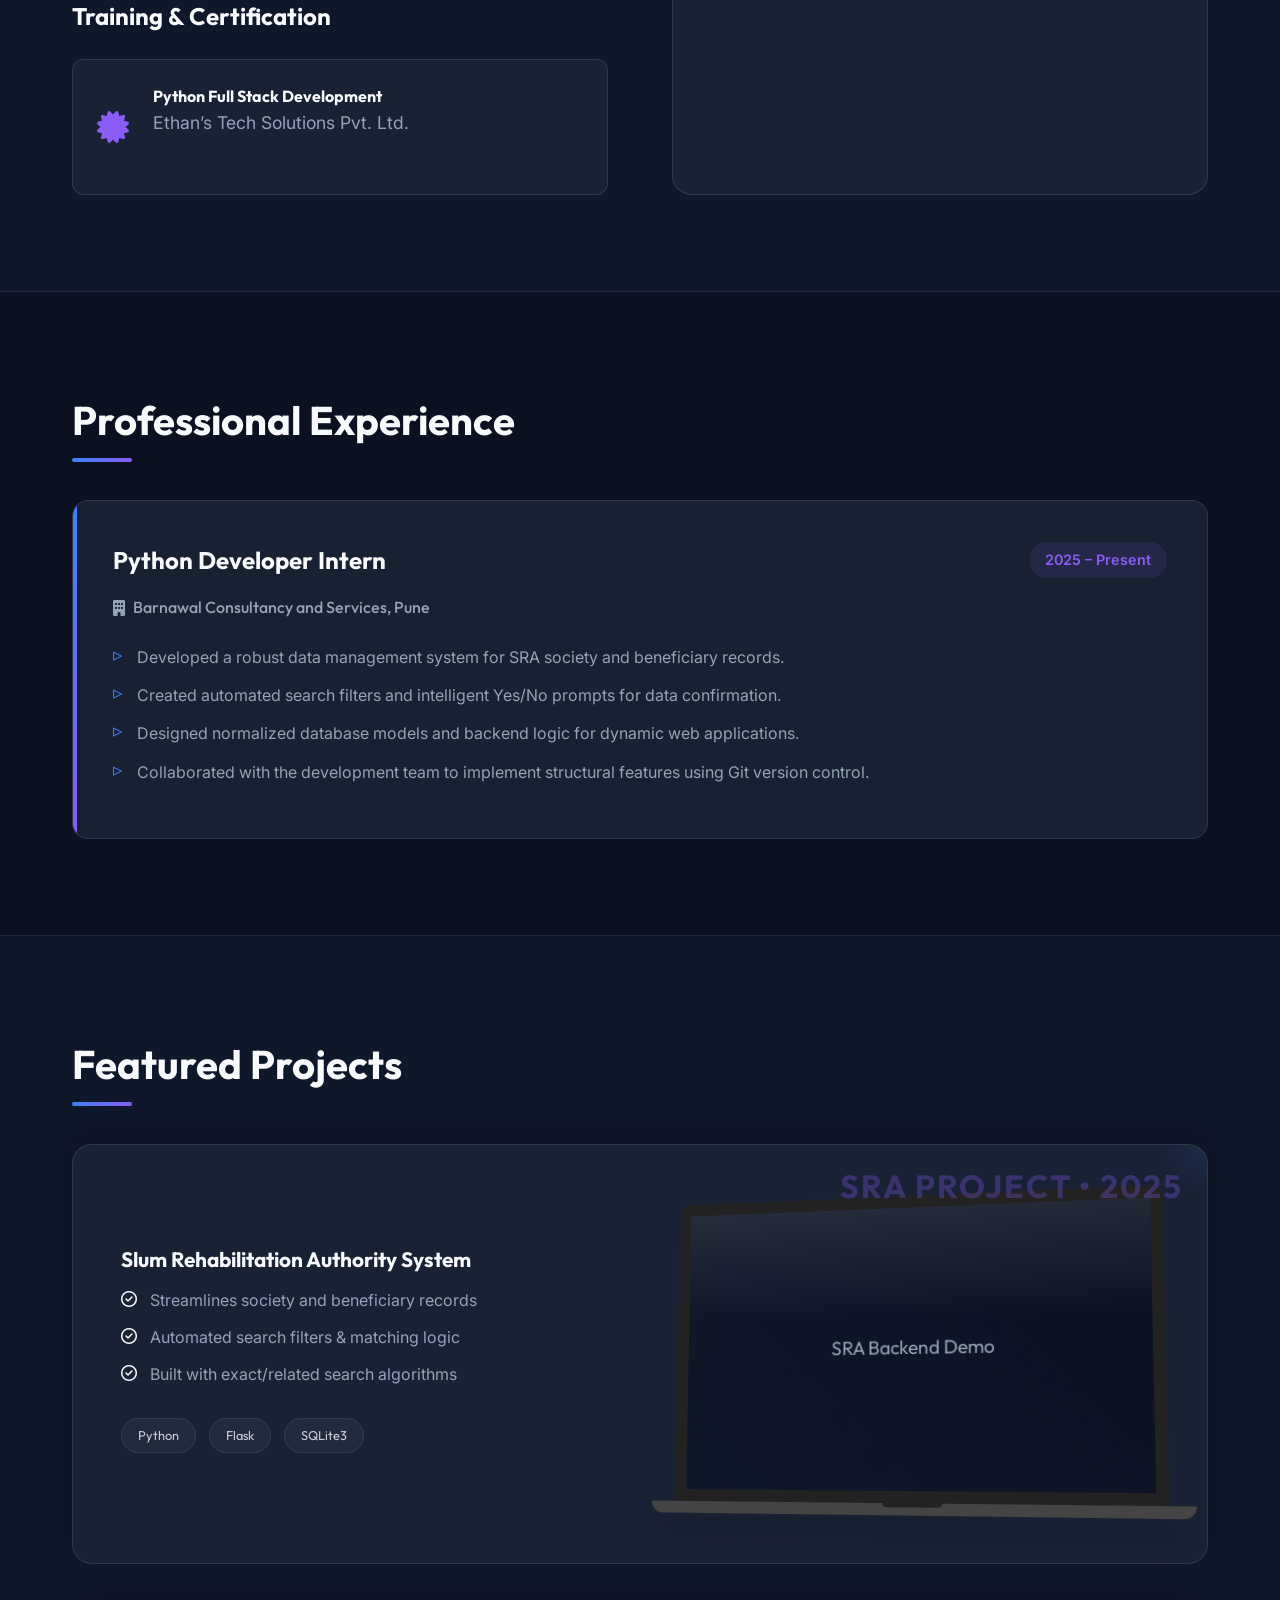
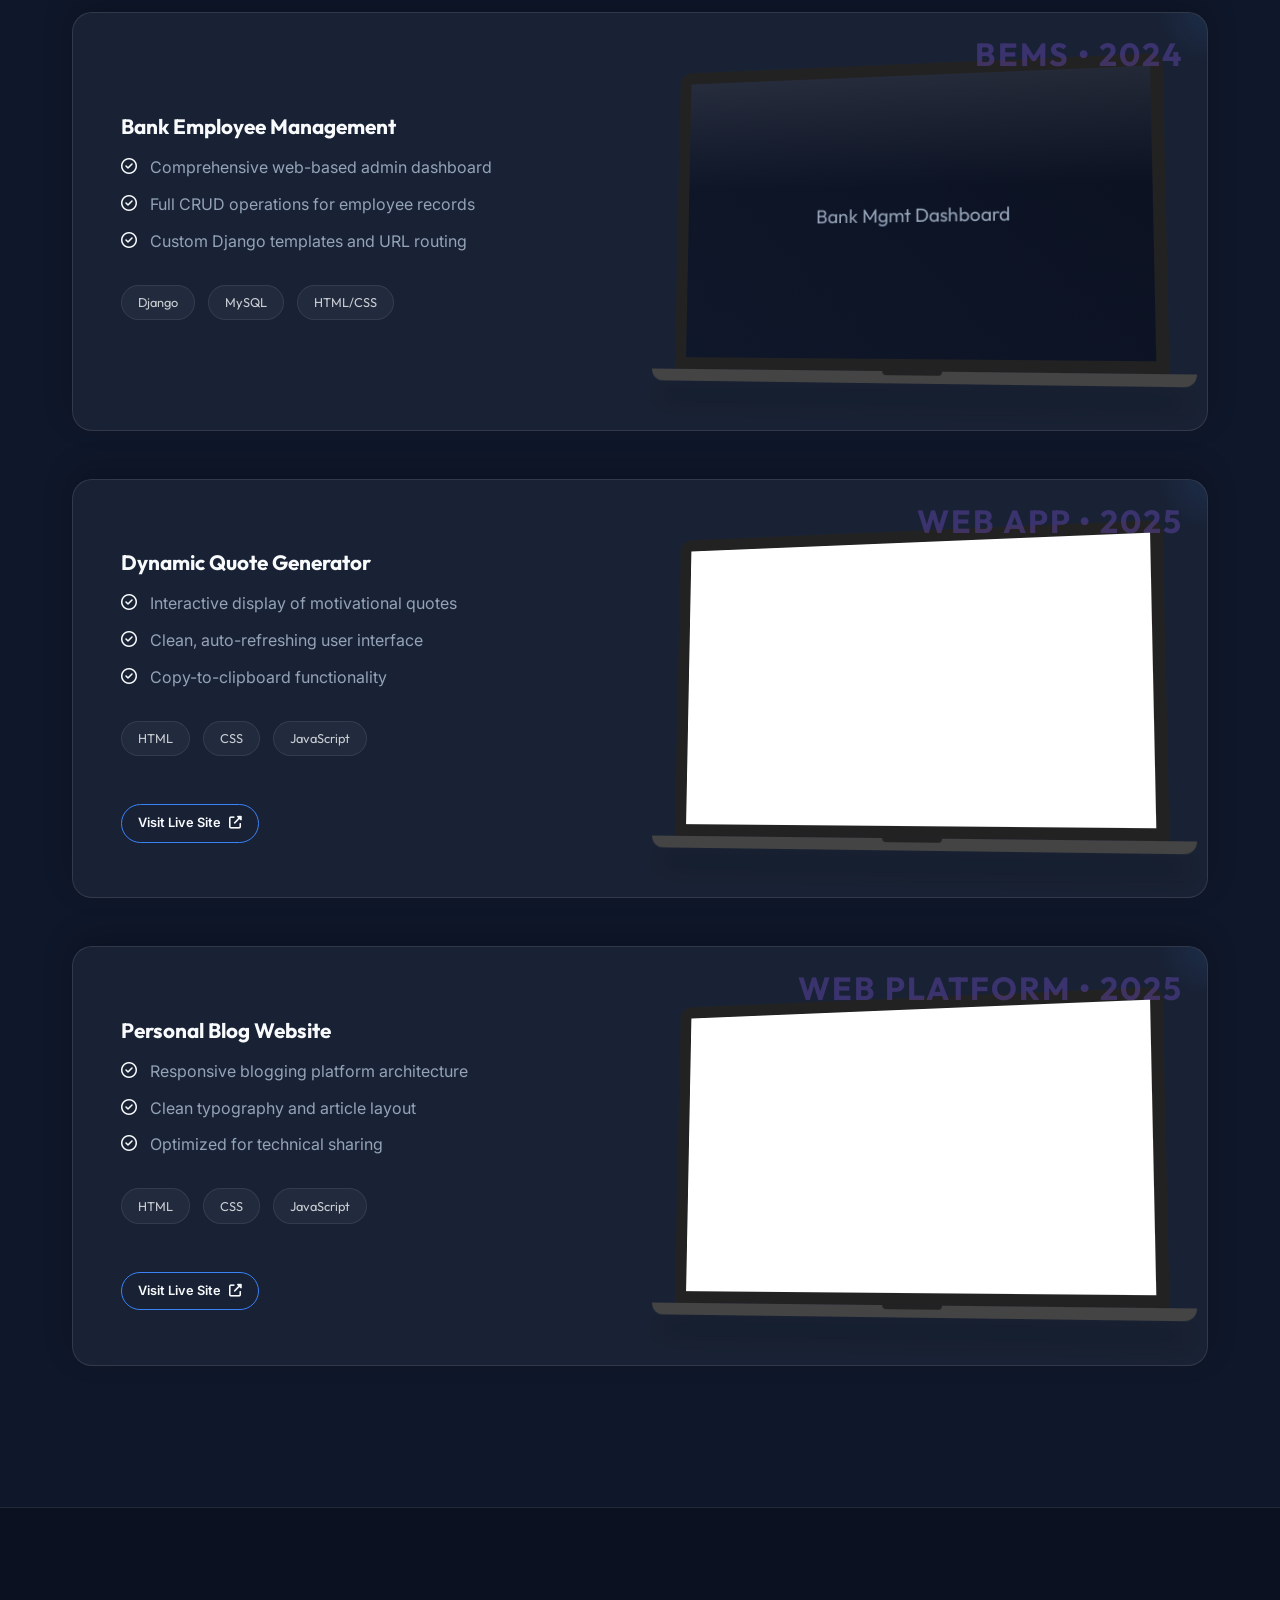
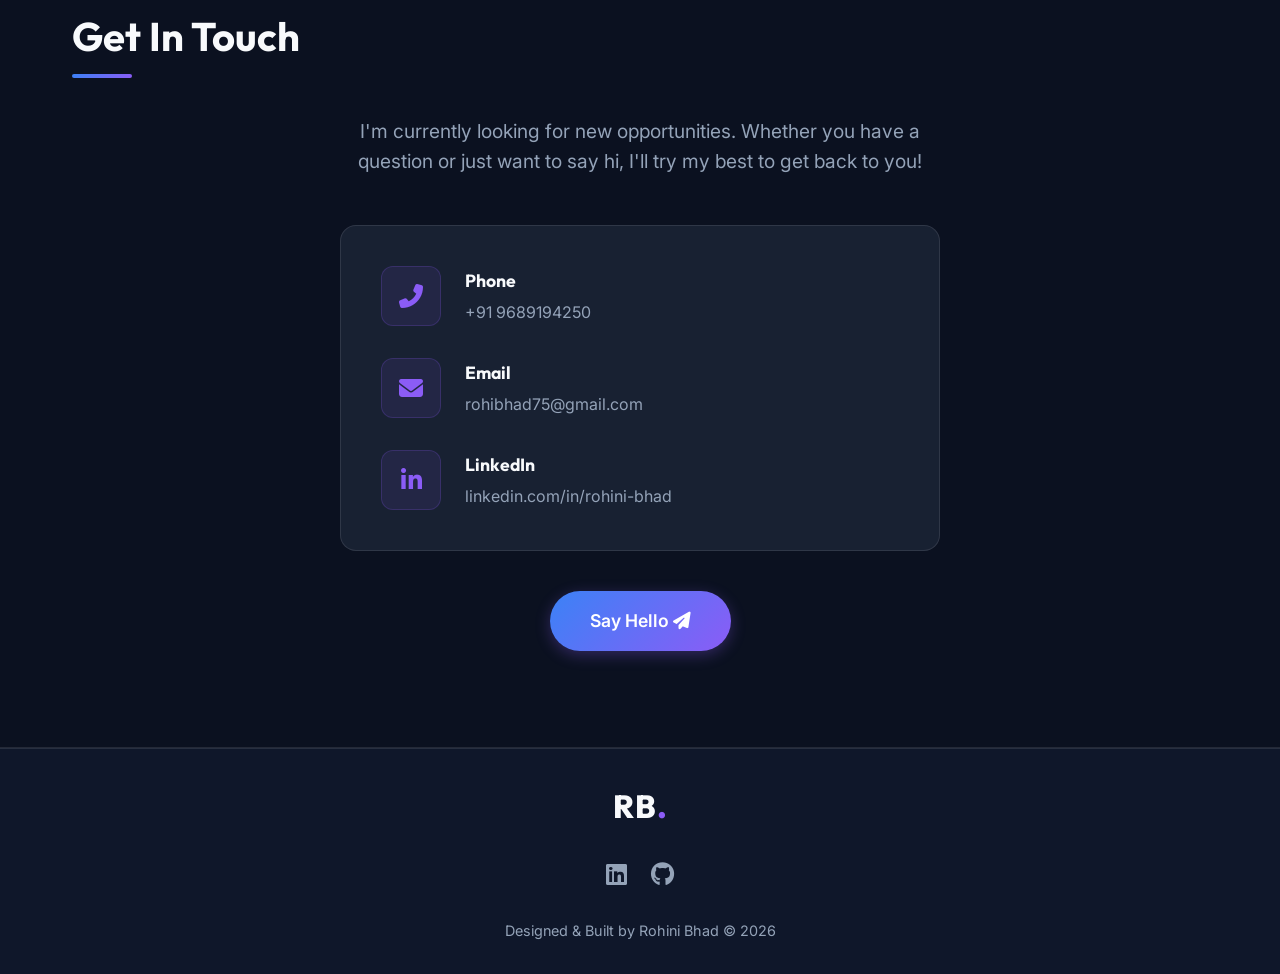
==== commit 5c694f84: "My Portfolio" ====
--- a/indx.html
+++ b/indx.html
@@ -1,362 +1,362 @@
-<!DOCTYPE html>
-<html lang="en">
-
-<head>
-    <meta charset="UTF-8">
-    <meta name="viewport" content="width=device-width, initial-scale=1.0">
-    <title>Rohini Bhad | Python Full Stack Developer Intern </title>
-    <meta name="description"
-        content="Portfolio of Rohini Bhad, a Python Full Stack Developer skilled in Django, Flask, Node.js, React, HTML, CSS, JavaScript, MySQL.">
-    <link
-        href="https://fonts.googleapis.com/css2?family=Inter:wght@300;400;500;600;800&family=Outfit:wght@400;700&display=swap"
-        rel="stylesheet">
-    <link rel="stylesheet" href="https://cdnjs.cloudflare.com/ajax/libs/font-awesome/6.4.0/css/all.min.css">
-    <link rel="stylesheet" href="style.css">
-</head>
-
-<body>
-    <div class="custom-cursor"></div>
-    <nav class="navbar">
-        <div class="logo">RB<span>.</span></div>
-        <ul class="nav-links">
-            <li><a href="#home">Home</a></li>
-            <li><a href="#about">About</a></li>
-            <li><a href="#experience">Experience</a></li>
-            <li><a href="#projects">Projects</a></li>
-            <li><a href="#contact">Contact</a></li>
-        </ul>
-        <div class="nav-actions" style="display: flex; align-items: center;">
-            <div class="theme-toggle" id="theme-toggle">
-                <i class="fas fa-moon"></i>
-            </div>
-            <div class="hamburger">
-                <i class="fas fa-bars"></i>
-            </div>
-        </div>
-    </nav>
-
-    <header id="home" class="hero">
-        <div class="hero-content">
-            <p class="greeting">Hello, I'm</p>
-            <h1 class="name">Rohini Bhad</h1>
-            <h2 class="role">Python Developer</h2>
-            <p class="summary">
-                Skilled in Django, Flask, Node.js, React, HTML, CSS, JavaScript, and MySQL. Focused on writing clean,
-                maintainable code
-                and building dynamic web applications.
-            </p>
-            <div class="hero-buttons">
-                <a href="#projects" class="btn btn-primary">View My Work</a>
-                <a href="#contact" class="btn btn-secondary">Get In Touch</a>
-            </div>
-            <div class="social-links">
-                <a href="https://linkedin.com/in/rohini-bhad" target="_blank" aria-label="LinkedIn"><i
-                        class="fab fa-linkedin"></i></a>
-                <a href="https://github.com/RohiBhad" target="_blank" aria-label="GitHub"><i
-                        class="fab fa-github"></i></a>
-                <a href="mailto:rohibhad75@gmail.com" aria-label="Email"><i class="fas fa-envelope"></i></a>
-            </div>
-        </div>
-        <div class="hero-image">
-            <div class="image-placeholder"><i class="fas fa-laptop-code"></i></div>
-            <div class="circle-decoration"></div>
-        </div>
-    </header>
-
-    <section id="about" class="about section">
-        <div class="container">
-            <h2 class="section-title">About Me</h2>
-            <div class="about-grid">
-                <div class="about-text">
-                    <p>I am a passionate Python Full Stack Developer with expertise in API development, database design,
-                        and web application architecture. I thrive in collaborative environments and enjoy solving
-                        complex problems with logical and structured approaches.</p>
-
-                    <h3 class="subsection-title">Education</h3>
-                    <div class="timeline">
-                        <div class="timeline-item">
-                            <div class="timeline-dot"></div>
-                            <div class="timeline-date">Graduating 2024</div>
-                            <h4 class="timeline-title">Diploma in Computer Engineering</h4>
-                            <p class="timeline-subtitle">S. N. D. Polytechnic, Yeola – Babhulgoan | 83.53%</p>
-                        </div>
-                        <div class="timeline-item">
-                            <div class="timeline-dot"></div>
-                            <div class="timeline-date">Graduating 2021</div>
-                            <h4 class="timeline-title">Secondary School Certificate (SSC)</h4>
-                            <p class="timeline-subtitle">Gurudatta Madhyamik Vidyalaya, Dhamode | 87.00%</p>
-                        </div>
-                    </div>
-
-                    <h3 class="subsection-title mt-2">Training & Certification</h3>
-                    <div class="certification-card">
-                        <i class="fas fa-certificate"></i>
-                        <div>
-                            <h4>Python Full Stack Development</h4>
-                            <p>Ethan’s Tech Solutions Pvt. Ltd.</p>
-                        </div>
-                    </div>
-                </div>
-
-                <div class="toolbox-container">
-                    <div class="toolbox-header">
-                        <h3 class="subsection-title mb-0"><i class="fas fa-sparkles accent-color"></i> My Toolbox</h3>
-                        <p class="toolbox-desc">A curated collection of technologies, frameworks, and tools that help me
-                            build seamless, high-performance digital experiences.</p>
-                    </div>
-
-                    <div class="toolbox-wrapper">
-                        <!-- Top Row: Scrolls Left -->
-                        <div class="toolbox-scroll-track track-left">
-                            <div class="tool-item"><i class="fab fa-python tool-icon"></i><span>Python</span></div>
-                            <div class="tool-item"><i class="fab fa-js tool-icon"></i><span>JavaScript</span></div>
-                            <div class="tool-item"><i class="fas fa-database tool-icon"></i><span>SQL/MySQL</span></div>
-                            <div class="tool-item"><i class="fab fa-html5 tool-icon"></i><span>HTML/CSS</span></div>
-                            <div class="tool-item"><img
-                                    src="https://cdn.jsdelivr.net/gh/devicons/devicon/icons/django/django-plain.svg"
-                                    alt="Django" class="tool-image"><span>Django</span></div>
-                            <div class="tool-item"><i class="fab fa-python tool-icon"></i><span>Python</span></div>
-                            <div class="tool-item"><i class="fab fa-js tool-icon"></i><span>JavaScript</span></div>
-                            <div class="tool-item"><i class="fas fa-database tool-icon"></i><span>SQL/MySQL</span></div>
-                            <div class="tool-item"><i class="fab fa-html5 tool-icon"></i><span>HTML/CSS</span></div>
-                            <div class="tool-item"><img
-                                    src="https://cdn.jsdelivr.net/gh/devicons/devicon/icons/django/django-plain.svg"
-                                    alt="Django" class="tool-image"><span>Django</span></div>
-                        </div>
-
-                        <!-- Bottom Row: Scrolls Right -->
-                        <div class="toolbox-scroll-track track-right">
-                            <div class="tool-item"><img
-                                    src="https://cdn.jsdelivr.net/gh/devicons/devicon/icons/flask/flask-original.svg"
-                                    alt="Flask" class="tool-image"><span>Flask</span></div>
-                            <div class="tool-item"><i class="fab fa-react tool-icon"
-                                    style="color: #61DAFB;"></i><span>React</span></div>
-                            <div class="tool-item"><i class="fab fa-node-js tool-icon"
-                                    style="color: #339933;"></i><span>Node.js</span></div>
-                            <div class="tool-item"><i class="fab fa-git-alt tool-icon"
-                                    style="color: #F05032;"></i><span>Git</span></div>
-                            <div class="tool-item"><img
-                                    src="https://cdn.jsdelivr.net/gh/devicons/devicon/icons/postman/postman-plain.svg"
-                                    alt="Postman" class="tool-image"><span>Postman</span></div>
-                            <div class="tool-item"><img
-                                    src="https://cdn.jsdelivr.net/gh/devicons/devicon/icons/flask/flask-original.svg"
-                                    alt="Flask" class="tool-image"><span>Flask</span></div>
-                            <div class="tool-item"><i class="fab fa-react tool-icon"
-                                    style="color: #61DAFB;"></i><span>React</span></div>
-                            <div class="tool-item"><i class="fab fa-node-js tool-icon"
-                                    style="color: #339933;"></i><span>Node.js</span></div>
-                            <div class="tool-item"><i class="fab fa-git-alt tool-icon"
-                                    style="color: #F05032;"></i><span>Git</span></div>
-                            <div class="tool-item"><img
-                                    src="https://cdn.jsdelivr.net/gh/devicons/devicon/icons/postman/postman-plain.svg"
-                                    alt="Postman" class="tool-image"><span>Postman</span></div>
-                        </div>
-                    </div>
-                </div>
-            </div>
-        </div>
-    </section>
-
-    <section id="experience" class="experience section light-bg">
-        <div class="container">
-            <h2 class="section-title">Professional Experience</h2>
-            <div class="experience-card">
-                <div class="exp-header">
-                    <h3>Python Developer Intern</h3>
-                    <span class="exp-date">2025 – Present</span>
-                </div>
-                <h4 class="exp-company"><i class="fas fa-building"></i> Barnawal Consultancy and Services, Pune</h4>
-                <ul class="exp-list">
-                    <li>Developed a robust data management system for SRA society and beneficiary records.</li>
-                    <li>Created automated search filters and intelligent Yes/No prompts for data confirmation.</li>
-                    <li>Designed normalized database models and backend logic for dynamic web applications.</li>
-                    <li>Collaborated with the development team to implement structural features using Git version
-                        control.</li>
-                </ul>
-            </div>
-        </div>
-    </section>
-
-    <section id="projects" class="projects section">
-        <div class="container">
-            <h2 class="section-title">Featured Projects</h2>
-            <div class="projects-grid">
-                <!-- Project 1 -->
-                <div class="project-card">
-                    <div class="project-layout">
-                        <div class="project-info">
-                            <div class="project-year">SRA Project • 2025</div>
-                            <h3 class="project-title">Slum Rehabilitation Authority System</h3>
-                            <ul class="project-features">
-                                <li><i class="far fa-check-circle"></i> Streamlines society and beneficiary records</li>
-                                <li><i class="far fa-check-circle"></i> Automated search filters & matching logic</li>
-                                <li><i class="far fa-check-circle"></i> Built with exact/related search algorithms</li>
-                            </ul>
-                            <div class="project-tech">
-                                <span>Python</span>
-                                <span>Flask</span>
-                                <span>SQLite3</span>
-                            </div>
-                        </div>
-                        <div class="project-visual">
-                            <div class="laptop-frame">
-                                <div class="laptop-screen">
-                                    <div class="laptop-placeholder">SRA Backend Demo</div>
-                                </div>
-                                <div class="laptop-keyboard"></div>
-                            </div>
-                        </div>
-                    </div>
-                </div>
-
-                <!-- Project 2 -->
-                <div class="project-card">
-                    <div class="project-layout">
-                        <div class="project-info">
-                            <div class="project-year">BEMS • 2024</div>
-                            <h3 class="project-title">Bank Employee Management</h3>
-                            <ul class="project-features">
-                                <li><i class="far fa-check-circle"></i> Comprehensive web-based admin dashboard</li>
-                                <li><i class="far fa-check-circle"></i> Full CRUD operations for employee records</li>
-                                <li><i class="far fa-check-circle"></i> Custom Django templates and URL routing</li>
-                            </ul>
-                            <div class="project-tech">
-                                <span>Django</span>
-                                <span>MySQL</span>
-                                <span>HTML/CSS</span>
-                            </div>
-                        </div>
-                        <div class="project-visual">
-                            <div class="laptop-frame">
-                                <div class="laptop-screen">
-                                    <div class="laptop-placeholder">Bank Mgmt Dashboard</div>
-                                </div>
-                                <div class="laptop-keyboard"></div>
-                            </div>
-                        </div>
-                    </div>
-                </div>
-
-                <!-- Project 3 -->
-                <div class="project-card">
-                    <div class="project-layout">
-                        <div class="project-info">
-                            <div class="project-year">Web App • 2025</div>
-                            <h3 class="project-title">Dynamic Quote Generator</h3>
-                            <ul class="project-features">
-                                <li><i class="far fa-check-circle"></i> Interactive display of motivational quotes</li>
-                                <li><i class="far fa-check-circle"></i> Clean, auto-refreshing user interface</li>
-                                <li><i class="far fa-check-circle"></i> Copy-to-clipboard functionality</li>
-                            </ul>
-                            <div class="project-tech">
-                                <span>HTML</span>
-                                <span>CSS</span>
-                                <span>JavaScript</span>
-                            </div>
-                            <a href="https://rohibhad.github.io/Quote-Generator/" target="_blank"
-                                class="btn btn-secondary mt-2"
-                                style="font-size: 0.8rem; padding: 0.5rem 1rem; border-width: 1px;">Visit Live Site <i
-                                    class="fas fa-external-link-alt" style="margin-left: 5px;"></i></a>
-                        </div>
-                        <div class="project-visual">
-                            <div class="laptop-frame">
-                                <div class="laptop-screen">
-                                    <iframe src="https://rohibhad.github.io/Quote-Generator/" title="Quote Generator"
-                                        loading="lazy"></iframe>
-                                </div>
-                                <div class="laptop-keyboard"></div>
-                            </div>
-                        </div>
-                    </div>
-                </div>
-
-                <!-- Project 4 -->
-                <div class="project-card">
-                    <div class="project-layout">
-                        <div class="project-info">
-                            <div class="project-year">Web Platform • 2025</div>
-                            <h3 class="project-title">Personal Blog Website</h3>
-                            <ul class="project-features">
-                                <li><i class="far fa-check-circle"></i> Responsive blogging platform architecture</li>
-                                <li><i class="far fa-check-circle"></i> Clean typography and article layout</li>
-                                <li><i class="far fa-check-circle"></i> Optimized for technical sharing</li>
-                            </ul>
-                            <div class="project-tech">
-                                <span>HTML</span>
-                                <span>CSS</span>
-                                <span>JavaScript</span>
-                            </div>
-                            <a href="https://rohibhad.github.io/Blog-Website/" target="_blank"
-                                class="btn btn-secondary mt-2"
-                                style="font-size: 0.8rem; padding: 0.5rem 1rem; border-width: 1px;">Visit Live Site <i
-                                    class="fas fa-external-link-alt" style="margin-left: 5px;"></i></a>
-                        </div>
-                        <div class="project-visual">
-                            <div class="laptop-frame">
-                                <div class="laptop-screen">
-                                    <iframe src="https://rohibhad.github.io/Blog-Website/" title="Blog Website"
-                                        loading="lazy"></iframe>
-                                </div>
-                                <div class="laptop-keyboard"></div>
-                            </div>
-                        </div>
-                    </div>
-                </div>
-
-            </div>
-        </div>
-    </section>
-
-    <section id="contact" class="contact section light-bg">
-        <div class="container">
-            <h2 class="section-title">Get In Touch</h2>
-            <div class="contact-content">
-                <p class="contact-text">I'm currently looking for new opportunities. Whether you have a question or just
-                    want to say hi, I'll try my best to get back to you!</p>
-
-                <div class="contact-info">
-                    <div class="contact-item">
-                        <div class="icon-box"><i class="fas fa-phone-alt"></i></div>
-                        <div class="contact-details">
-                            <h4>Phone</h4>
-                            <p>+91 9689194250</p>
-                        </div>
-                    </div>
-                    <div class="contact-item">
-                        <div class="icon-box"><i class="fas fa-envelope"></i></div>
-                        <div class="contact-details">
-                            <h4>Email</h4>
-                            <p><a href="mailto:rohibhad75@gmail.com">rohibhad75@gmail.com</a></p>
-                        </div>
-                    </div>
-                    <div class="contact-item">
-                        <div class="icon-box"><i class="fab fa-linkedin-in"></i></div>
-                        <div class="contact-details">
-                            <h4>LinkedIn</h4>
-                            <p><a href="https://linkedin.com/in/rohini-bhad"
-                                    target="_blank">linkedin.com/in/rohini-bhad</a></p>
-                        </div>
-                    </div>
-                </div>
-
-                <a href="mailto:rohibhad75@gmail.com" class="btn btn-primary btn-large mt-3">Say Hello <i
-                        class="fas fa-paper-plane"></i></a>
-            </div>
-        </div>
-    </section>
-
-    <footer>
-        <div class="container footer-content">
-            <div class="logo">RB<span>.</span></div>
-            <div class="social-links">
-                <a href="https://linkedin.com/in/rohini-bhad" target="_blank"><i class="fab fa-linkedin"></i></a>
-                <a href="https://github.com/RohiBhad" target="_blank"><i class="fab fa-github"></i></a>
-            </div>
-            <p class="copyright">Designed & Built by Rohini Bhad © 2026</p>
-        </div>
-    </footer>
-
-    <script src="script.js"></script>
-</body>
-
+<!DOCTYPE html>
+<html lang="en">
+
+<head>
+    <meta charset="UTF-8">
+    <meta name="viewport" content="width=device-width, initial-scale=1.0">
+    <title>Rohini Bhad | Python Full Stack Developer Intern </title>
+    <meta name="description"
+        content="Portfolio of Rohini Bhad, a Python Full Stack Developer skilled in Django, Flask, Node.js, React, HTML, CSS, JavaScript, MySQL.">
+    <link
+        href="https://fonts.googleapis.com/css2?family=Inter:wght@300;400;500;600;800&family=Outfit:wght@400;700&display=swap"
+        rel="stylesheet">
+    <link rel="stylesheet" href="https://cdnjs.cloudflare.com/ajax/libs/font-awesome/6.4.0/css/all.min.css">
+    <link rel="stylesheet" href="style.css">
+</head>
+
+<body>
+    <div class="custom-cursor"></div>
+    <nav class="navbar">
+        <div class="logo">RB<span>.</span></div>
+        <ul class="nav-links">
+            <li><a href="#home">Home</a></li>
+            <li><a href="#about">About</a></li>
+            <li><a href="#experience">Experience</a></li>
+            <li><a href="#projects">Projects</a></li>
+            <li><a href="#contact">Contact</a></li>
+        </ul>
+        <div class="nav-actions" style="display: flex; align-items: center;">
+            <div class="theme-toggle" id="theme-toggle">
+                <i class="fas fa-moon"></i>
+            </div>
+            <div class="hamburger">
+                <i class="fas fa-bars"></i>
+            </div>
+        </div>
+    </nav>
+
+    <header id="home" class="hero">
+        <div class="hero-content">
+            <p class="greeting">Hello, I'm</p>
+            <h1 class="name">Rohini Bhad</h1>
+            <h2 class="role">Python Developer</h2>
+            <p class="summary">
+                Skilled in Django, Flask, Node.js, React, HTML, CSS, JavaScript, and MySQL. Focused on writing clean,
+                maintainable code
+                and building dynamic web applications.
+            </p>
+            <div class="hero-buttons">
+                <a href="#projects" class="btn btn-primary">View My Work</a>
+                <a href="#contact" class="btn btn-secondary">Get In Touch</a>
+            </div>
+            <div class="social-links">
+                <a href="https://linkedin.com/in/rohini-bhad" target="_blank" aria-label="LinkedIn"><i
+                        class="fab fa-linkedin"></i></a>
+                <a href="https://github.com/RohiBhad" target="_blank" aria-label="GitHub"><i
+                        class="fab fa-github"></i></a>
+                <a href="mailto:rohibhad75@gmail.com" aria-label="Email"><i class="fas fa-envelope"></i></a>
+            </div>
+        </div>
+        <div class="hero-image">
+            <div class="image-placeholder"><i class="fas fa-laptop-code"></i></div>
+            <div class="circle-decoration"></div>
+        </div>
+    </header>
+
+    <section id="about" class="about section">
+        <div class="container">
+            <h2 class="section-title">About Me</h2>
+            <div class="about-grid">
+                <div class="about-text">
+                    <p>I am a passionate Python Full Stack Developer with expertise in API development, database design,
+                        and web application architecture. I thrive in collaborative environments and enjoy solving
+                        complex problems with logical and structured approaches.</p>
+
+                    <h3 class="subsection-title">Education</h3>
+                    <div class="timeline">
+                        <div class="timeline-item">
+                            <div class="timeline-dot"></div>
+                            <div class="timeline-date">Graduating 2024</div>
+                            <h4 class="timeline-title">Diploma in Computer Engineering</h4>
+                            <p class="timeline-subtitle">S. N. D. Polytechnic, Yeola – Babhulgoan | 83.53%</p>
+                        </div>
+                        <div class="timeline-item">
+                            <div class="timeline-dot"></div>
+                            <div class="timeline-date">Graduating 2021</div>
+                            <h4 class="timeline-title">Secondary School Certificate (SSC)</h4>
+                            <p class="timeline-subtitle">Gurudatta Madhyamik Vidyalaya, Dhamode | 87.00%</p>
+                        </div>
+                    </div>
+
+                    <h3 class="subsection-title mt-2">Training & Certification</h3>
+                    <div class="certification-card">
+                        <i class="fas fa-certificate"></i>
+                        <div>
+                            <h4>Python Full Stack Development</h4>
+                            <p>Ethan’s Tech Solutions Pvt. Ltd.</p>
+                        </div>
+                    </div>
+                </div>
+
+                <div class="toolbox-container">
+                    <div class="toolbox-header">
+                        <h3 class="subsection-title mb-0"><i class="fas fa-sparkles accent-color"></i> My Toolbox</h3>
+                        <p class="toolbox-desc">A curated collection of technologies, frameworks, and tools that help me
+                            build seamless, high-performance digital experiences.</p>
+                    </div>
+
+                    <div class="toolbox-wrapper">
+                        <!-- Top Row: Scrolls Left -->
+                        <div class="toolbox-scroll-track track-left">
+                            <div class="tool-item"><i class="fab fa-python tool-icon"></i><span>Python</span></div>
+                            <div class="tool-item"><i class="fab fa-js tool-icon"></i><span>JavaScript</span></div>
+                            <div class="tool-item"><i class="fas fa-database tool-icon"></i><span>SQL/MySQL</span></div>
+                            <div class="tool-item"><i class="fab fa-html5 tool-icon"></i><span>HTML/CSS</span></div>
+                            <div class="tool-item"><img
+                                    src="https://cdn.jsdelivr.net/gh/devicons/devicon/icons/django/django-plain.svg"
+                                    alt="Django" class="tool-image"><span>Django</span></div>
+                            <div class="tool-item"><i class="fab fa-python tool-icon"></i><span>Python</span></div>
+                            <div class="tool-item"><i class="fab fa-js tool-icon"></i><span>JavaScript</span></div>
+                            <div class="tool-item"><i class="fas fa-database tool-icon"></i><span>SQL/MySQL</span></div>
+                            <div class="tool-item"><i class="fab fa-html5 tool-icon"></i><span>HTML/CSS</span></div>
+                            <div class="tool-item"><img
+                                    src="https://cdn.jsdelivr.net/gh/devicons/devicon/icons/django/django-plain.svg"
+                                    alt="Django" class="tool-image"><span>Django</span></div>
+                        </div>
+
+                        <!-- Bottom Row: Scrolls Right -->
+                        <div class="toolbox-scroll-track track-right">
+                            <div class="tool-item"><img
+                                    src="https://cdn.jsdelivr.net/gh/devicons/devicon/icons/flask/flask-original.svg"
+                                    alt="Flask" class="tool-image"><span>Flask</span></div>
+                            <div class="tool-item"><i class="fab fa-react tool-icon"
+                                    style="color: #61DAFB;"></i><span>React</span></div>
+                            <div class="tool-item"><i class="fab fa-node-js tool-icon"
+                                    style="color: #339933;"></i><span>Node.js</span></div>
+                            <div class="tool-item"><i class="fab fa-git-alt tool-icon"
+                                    style="color: #F05032;"></i><span>Git</span></div>
+                            <div class="tool-item"><img
+                                    src="https://cdn.jsdelivr.net/gh/devicons/devicon/icons/postman/postman-plain.svg"
+                                    alt="Postman" class="tool-image"><span>Postman</span></div>
+                            <div class="tool-item"><img
+                                    src="https://cdn.jsdelivr.net/gh/devicons/devicon/icons/flask/flask-original.svg"
+                                    alt="Flask" class="tool-image"><span>Flask</span></div>
+                            <div class="tool-item"><i class="fab fa-react tool-icon"
+                                    style="color: #61DAFB;"></i><span>React</span></div>
+                            <div class="tool-item"><i class="fab fa-node-js tool-icon"
+                                    style="color: #339933;"></i><span>Node.js</span></div>
+                            <div class="tool-item"><i class="fab fa-git-alt tool-icon"
+                                    style="color: #F05032;"></i><span>Git</span></div>
+                            <div class="tool-item"><img
+                                    src="https://cdn.jsdelivr.net/gh/devicons/devicon/icons/postman/postman-plain.svg"
+                                    alt="Postman" class="tool-image"><span>Postman</span></div>
+                        </div>
+                    </div>
+                </div>
+            </div>
+        </div>
+    </section>
+
+    <section id="experience" class="experience section light-bg">
+        <div class="container">
+            <h2 class="section-title">Professional Experience</h2>
+            <div class="experience-card">
+                <div class="exp-header">
+                    <h3>Python Developer Intern</h3>
+                    <span class="exp-date">2025 – Present</span>
+                </div>
+                <h4 class="exp-company"><i class="fas fa-building"></i> Barnawal Consultancy and Services, Pune</h4>
+                <ul class="exp-list">
+                    <li>Developed a robust data management system for SRA society and beneficiary records.</li>
+                    <li>Created automated search filters and intelligent Yes/No prompts for data confirmation.</li>
+                    <li>Designed normalized database models and backend logic for dynamic web applications.</li>
+                    <li>Collaborated with the development team to implement structural features using Git version
+                        control.</li>
+                </ul>
+            </div>
+        </div>
+    </section>
+
+    <section id="projects" class="projects section">
+        <div class="container">
+            <h2 class="section-title">Featured Projects</h2>
+            <div class="projects-grid">
+                <!-- Project 1 -->
+                <div class="project-card">
+                    <div class="project-layout">
+                        <div class="project-info">
+                            <div class="project-year">SRA Project • 2025</div>
+                            <h3 class="project-title">Slum Rehabilitation Authority System</h3>
+                            <ul class="project-features">
+                                <li><i class="far fa-check-circle"></i> Streamlines society and beneficiary records</li>
+                                <li><i class="far fa-check-circle"></i> Automated search filters & matching logic</li>
+                                <li><i class="far fa-check-circle"></i> Built with exact/related search algorithms</li>
+                            </ul>
+                            <div class="project-tech">
+                                <span>Python</span>
+                                <span>Flask</span>
+                                <span>SQLite3</span>
+                            </div>
+                        </div>
+                        <div class="project-visual">
+                            <div class="laptop-frame">
+                                <div class="laptop-screen">
+                                    <div class="laptop-placeholder">SRA Backend Demo</div>
+                                </div>
+                                <div class="laptop-keyboard"></div>
+                            </div>
+                        </div>
+                    </div>
+                </div>
+
+                <!-- Project 2 -->
+                <div class="project-card">
+                    <div class="project-layout">
+                        <div class="project-info">
+                            <div class="project-year">BEMS • 2024</div>
+                            <h3 class="project-title">Bank Employee Management</h3>
+                            <ul class="project-features">
+                                <li><i class="far fa-check-circle"></i> Comprehensive web-based admin dashboard</li>
+                                <li><i class="far fa-check-circle"></i> Full CRUD operations for employee records</li>
+                                <li><i class="far fa-check-circle"></i> Custom Django templates and URL routing</li>
+                            </ul>
+                            <div class="project-tech">
+                                <span>Django</span>
+                                <span>MySQL</span>
+                                <span>HTML/CSS</span>
+                            </div>
+                        </div>
+                        <div class="project-visual">
+                            <div class="laptop-frame">
+                                <div class="laptop-screen">
+                                    <div class="laptop-placeholder">Bank Mgmt Dashboard</div>
+                                </div>
+                                <div class="laptop-keyboard"></div>
+                            </div>
+                        </div>
+                    </div>
+                </div>
+
+                <!-- Project 3 -->
+                <div class="project-card">
+                    <div class="project-layout">
+                        <div class="project-info">
+                            <div class="project-year">Web App • 2025</div>
+                            <h3 class="project-title">Dynamic Quote Generator</h3>
+                            <ul class="project-features">
+                                <li><i class="far fa-check-circle"></i> Interactive display of motivational quotes</li>
+                                <li><i class="far fa-check-circle"></i> Clean, auto-refreshing user interface</li>
+                                <li><i class="far fa-check-circle"></i> Copy-to-clipboard functionality</li>
+                            </ul>
+                            <div class="project-tech">
+                                <span>HTML</span>
+                                <span>CSS</span>
+                                <span>JavaScript</span>
+                            </div>
+                            <a href="https://rohibhad.github.io/Quote-Generator/" target="_blank"
+                                class="btn btn-secondary mt-2"
+                                style="font-size: 0.8rem; padding: 0.5rem 1rem; border-width: 1px;">Visit Live Site <i
+                                    class="fas fa-external-link-alt" style="margin-left: 5px;"></i></a>
+                        </div>
+                        <div class="project-visual">
+                            <div class="laptop-frame">
+                                <div class="laptop-screen">
+                                    <iframe src="https://rohibhad.github.io/Quote-Generator/" title="Quote Generator"
+                                        loading="lazy"></iframe>
+                                </div>
+                                <div class="laptop-keyboard"></div>
+                            </div>
+                        </div>
+                    </div>
+                </div>
+
+                <!-- Project 4 -->
+                <div class="project-card">
+                    <div class="project-layout">
+                        <div class="project-info">
+                            <div class="project-year">Web Platform • 2025</div>
+                            <h3 class="project-title">Personal Blog Website</h3>
+                            <ul class="project-features">
+                                <li><i class="far fa-check-circle"></i> Responsive blogging platform architecture</li>
+                                <li><i class="far fa-check-circle"></i> Clean typography and article layout</li>
+                                <li><i class="far fa-check-circle"></i> Optimized for technical sharing</li>
+                            </ul>
+                            <div class="project-tech">
+                                <span>HTML</span>
+                                <span>CSS</span>
+                                <span>JavaScript</span>
+                            </div>
+                            <a href="https://rohibhad.github.io/Blog-Website/" target="_blank"
+                                class="btn btn-secondary mt-2"
+                                style="font-size: 0.8rem; padding: 0.5rem 1rem; border-width: 1px;">Visit Live Site <i
+                                    class="fas fa-external-link-alt" style="margin-left: 5px;"></i></a>
+                        </div>
+                        <div class="project-visual">
+                            <div class="laptop-frame">
+                                <div class="laptop-screen">
+                                    <iframe src="https://rohibhad.github.io/Blog-Website/" title="Blog Website"
+                                        loading="lazy"></iframe>
+                                </div>
+                                <div class="laptop-keyboard"></div>
+                            </div>
+                        </div>
+                    </div>
+                </div>
+
+            </div>
+        </div>
+    </section>
+
+    <section id="contact" class="contact section light-bg">
+        <div class="container">
+            <h2 class="section-title">Get In Touch</h2>
+            <div class="contact-content">
+                <p class="contact-text">I'm currently looking for new opportunities. Whether you have a question or just
+                    want to say hi, I'll try my best to get back to you!</p>
+
+                <div class="contact-info">
+                    <div class="contact-item">
+                        <div class="icon-box"><i class="fas fa-phone-alt"></i></div>
+                        <div class="contact-details">
+                            <h4>Phone</h4>
+                            <p>+91 9689194250</p>
+                        </div>
+                    </div>
+                    <div class="contact-item">
+                        <div class="icon-box"><i class="fas fa-envelope"></i></div>
+                        <div class="contact-details">
+                            <h4>Email</h4>
+                            <p><a href="mailto:rohibhad75@gmail.com">rohibhad75@gmail.com</a></p>
+                        </div>
+                    </div>
+                    <div class="contact-item">
+                        <div class="icon-box"><i class="fab fa-linkedin-in"></i></div>
+                        <div class="contact-details">
+                            <h4>LinkedIn</h4>
+                            <p><a href="https://linkedin.com/in/rohini-bhad"
+                                    target="_blank">linkedin.com/in/rohini-bhad</a></p>
+                        </div>
+                    </div>
+                </div>
+
+                <a href="mailto:rohibhad75@gmail.com" class="btn btn-primary btn-large mt-3">Say Hello <i
+                        class="fas fa-paper-plane"></i></a>
+            </div>
+        </div>
+    </section>
+
+    <footer>
+        <div class="container footer-content">
+            <div class="logo">RB<span>.</span></div>
+            <div class="social-links">
+                <a href="https://linkedin.com/in/rohini-bhad" target="_blank"><i class="fab fa-linkedin"></i></a>
+                <a href="https://github.com/RohiBhad" target="_blank"><i class="fab fa-github"></i></a>
+            </div>
+            <p class="copyright">Designed & Built by Rohini Bhad © 2026</p>
+        </div>
+    </footer>
+
+    <script src="script.js"></script>
+</body>
+
 </html>
--- a/style.css
+++ b/style.css
@@ -1,1117 +1,1117 @@
-:root {
-    --bg-dark: #0f172a;
-    --bg-darker: #0b1120;
-    --bg-card: rgba(30, 41, 59, 0.7);
-    --bg-nav: rgba(15, 23, 42, 0.8);
-    --nav-border: rgba(255, 255, 255, 0.05);
-    --text-primary: #f8fafc;
-    --text-secondary: #94a3b8;
-    --accent-1: #3b82f6;
-    --accent-2: #8b5cf6;
-    --accent-gradient: linear-gradient(135deg, var(--accent-1), var(--accent-2));
-    --border-color: rgba(255, 255, 255, 0.1);
-    --font-main: 'Inter', sans-serif;
-    --font-heading: 'Outfit', sans-serif;
-    --transition: all 0.3s ease;
-}
-
-[data-theme="light"] {
-    --bg-dark: #f8fafc;
-    --bg-darker: #f1f5f9;
-    --bg-card: rgba(255, 255, 255, 0.7);
-    --bg-nav: rgba(248, 250, 252, 0.8);
-    --nav-border: rgba(0, 0, 0, 0.05);
-    --text-primary: #0f172a;
-    --text-secondary: #475569;
-    --border-color: rgba(0, 0, 0, 0.1);
-}
-
-* {
-    margin: 0;
-    padding: 0;
-    box-sizing: border-box;
-}
-
-html {
-    scroll-behavior: smooth;
-    background-color: var(--bg-dark);
-    color: var(--text-primary);
-    font-family: var(--font-main);
-    overflow-x: hidden;
-}
-
-body {
-    position: relative;
-    line-height: 1.6;
-}
-
-/* Typography */
-h1,
-h2,
-h3,
-h4,
-.logo {
-    font-family: var(--font-heading);
-    color: var(--text-primary);
-}
-
-.mt-2 {
-    margin-top: 1.5rem;
-}
-
-.mt-3 {
-    margin-top: 2.5rem;
-}
-
-/* Custom Cursor */
-.custom-cursor {
-    position: fixed;
-    top: 0;
-    left: 0;
-    width: 25px;
-    height: 25px;
-    border: 2px solid var(--accent-1);
-    border-radius: 50%;
-    transform: translate(-50%, -50%);
-    pointer-events: none;
-    z-index: 9999;
-    transition: width 0.2s ease, height 0.2s ease, background-color 0.2s ease;
-}
-
-.custom-cursor.hover {
-    width: 50px;
-    height: 50px;
-    background-color: rgba(59, 130, 246, 0.1);
-}
-
-/* Theme Toggle */
-.theme-toggle {
-    cursor: pointer;
-    font-size: 1.2rem;
-    color: var(--text-primary);
-    transition: var(--transition);
-    margin-right: 1.5rem;
-    display: flex;
-    align-items: center;
-    justify-content: center;
-    width: 40px;
-    height: 40px;
-    border-radius: 50%;
-    background: var(--bg-card);
-    border: 1px solid var(--border-color);
-}
-
-.theme-toggle:hover {
-    color: var(--accent-1);
-    transform: translateY(-2px);
-    box-shadow: 0 4px 15px rgba(59, 130, 246, 0.2);
-}
-
-/* Utilities */
-.container {
-    max-width: 1200px;
-    margin: 0 auto;
-    padding: 0 2rem;
-    position: relative;
-    z-index: 10;
-}
-
-.section {
-    padding: 6rem 0;
-}
-
-.light-bg {
-    background-color: var(--bg-darker);
-    border-top: 1px solid var(--border-color);
-    border-bottom: 1px solid var(--border-color);
-}
-
-.section-title {
-    font-size: 2.5rem;
-    margin-bottom: 3rem;
-    position: relative;
-    display: inline-block;
-}
-
-.section-title::after {
-    content: '';
-    position: absolute;
-    bottom: -10px;
-    left: 0;
-    width: 60px;
-    height: 4px;
-    background: var(--accent-gradient);
-    border-radius: 2px;
-}
-
-.btn {
-    display: inline-block;
-    padding: 0.8rem 1.8rem;
-    border-radius: 30px;
-    font-weight: 600;
-    text-decoration: none;
-    transition: var(--transition);
-    cursor: pointer;
-    border: none;
-    font-family: var(--font-main);
-}
-
-.btn-primary {
-    background: var(--accent-gradient);
-    color: white;
-    box-shadow: 0 4px 15px rgba(139, 92, 246, 0.3);
-}
-
-.btn-primary:hover {
-    transform: translateY(-3px);
-    box-shadow: 0 8px 25px rgba(139, 92, 246, 0.5);
-}
-
-.btn-secondary {
-    background: transparent;
-    color: var(--text-primary);
-    border: 2px solid var(--accent-1);
-}
-
-.btn-secondary:hover {
-    background: rgba(59, 130, 246, 0.1);
-    transform: translateY(-3px);
-}
-
-/* Navbar */
-.navbar {
-    position: fixed;
-    top: 0;
-    width: 100%;
-    padding: 1.5rem 2rem;
-    display: flex;
-    justify-content: space-between;
-    align-items: center;
-    z-index: 1000;
-    background: var(--bg-nav);
-    backdrop-filter: blur(10px);
-    border-bottom: 1px solid var(--nav-border);
-    transition: var(--transition);
-}
-
-.navbar.scrolled {
-    padding: 1rem 2rem;
-    box-shadow: 0 4px 20px rgba(0, 0, 0, 0.3);
-}
-
-.logo {
-    font-size: 2rem;
-    font-weight: 800;
-    letter-spacing: 1px;
-}
-
-.logo span {
-    color: var(--accent-2);
-}
-
-.nav-links {
-    display: flex;
-    list-style: none;
-    gap: 2rem;
-    margin-right: auto;
-    margin-left: 3rem;
-}
-
-.nav-links a {
-    color: var(--text-primary);
-    text-decoration: none;
-    font-weight: 500;
-    font-size: 0.95rem;
-    position: relative;
-    padding-bottom: 5px;
-}
-
-.nav-links a::after {
-    content: '';
-    position: absolute;
-    bottom: 0;
-    left: 0;
-    width: 0;
-    height: 2px;
-    background: var(--accent-gradient);
-    transition: var(--transition);
-}
-
-.nav-links a:hover::after {
-    width: 100%;
-}
-
-.hamburger {
-    display: none;
-    font-size: 1.5rem;
-    cursor: pointer;
-    color: var(--text-primary);
-    margin-left: 1rem;
-}
-
-/* Hero Section */
-.hero {
-    min-height: 100vh;
-    display: flex;
-    align-items: center;
-    padding: 0 10%;
-    position: relative;
-    overflow: hidden;
-    z-index: 10;
-}
-
-.hero-content {
-    flex: 1;
-    z-index: 2;
-    animation: fadeInUp 1s ease forwards;
-}
-
-.greeting {
-    color: var(--accent-1);
-    font-size: 1.2rem;
-    font-weight: 600;
-    margin-bottom: 1rem;
-    letter-spacing: 2px;
-}
-
-.name {
-    font-size: clamp(3rem, 5vw, 5rem);
-    font-weight: 800;
-    line-height: 1.1;
-    margin-bottom: 1rem;
-    background: var(--accent-gradient);
-    -webkit-background-clip: text;
-    -webkit-text-fill-color: transparent;
-}
-
-.role {
-    font-size: clamp(1.5rem, 3vw, 2.5rem);
-    color: var(--text-primary);
-    margin-bottom: 1.5rem;
-}
-
-.summary {
-    color: var(--text-secondary);
-    font-size: 1.1rem;
-    max-width: 600px;
-    margin-bottom: 2.5rem;
-}
-
-.hero-buttons {
-    display: flex;
-    gap: 1rem;
-    margin-bottom: 3rem;
-}
-
-.social-links {
-    display: flex;
-    gap: 1.5rem;
-}
-
-.social-links a {
-    color: var(--text-secondary);
-    font-size: 1.5rem;
-    transition: var(--transition);
-}
-
-.social-links a:hover {
-    color: var(--accent-1);
-    transform: translateY(-3px);
-}
-
-.hero-image {
-    flex: 1;
-    display: flex;
-    justify-content: center;
-    align-items: center;
-    position: relative;
-    z-index: 1;
-}
-
-.image-placeholder {
-    width: 300px;
-    height: 300px;
-    background: var(--bg-card);
-    border: 1px solid var(--border-color);
-    border-radius: 30% 70% 70% 30% / 30% 30% 70% 70%;
-    display: flex;
-    justify-content: center;
-    align-items: center;
-    font-size: 5rem;
-    color: var(--accent-2);
-    box-shadow: 0 0 40px rgba(139, 92, 246, 0.2);
-    animation: morph 8s ease-in-out infinite, float 6s ease-in-out infinite;
-    backdrop-filter: blur(10px);
-}
-
-.circle-decoration {
-    position: absolute;
-    width: 400px;
-    height: 400px;
-    border-radius: 50%;
-    background: radial-gradient(circle, rgba(59, 130, 246, 0.2) 0%, rgba(0, 0, 0, 0) 70%);
-    z-index: -1;
-}
-
-/* About Section */
-.about-grid {
-    display: grid;
-    grid-template-columns: 1fr 1fr;
-    gap: 4rem;
-}
-
-.about-text p {
-    color: var(--text-secondary);
-    font-size: 1.1rem;
-    margin-bottom: 2rem;
-}
-
-.subsection-title {
-    font-size: 1.5rem;
-    margin-bottom: 1.5rem;
-    color: var(--text-primary);
-}
-
-.timeline {
-    border-left: 2px solid var(--border-color);
-    padding-left: 2rem;
-    position: relative;
-}
-
-.timeline-item {
-    margin-bottom: 2rem;
-    position: relative;
-}
-
-.timeline-item:last-child {
-    margin-bottom: 0;
-}
-
-.timeline-dot {
-    position: absolute;
-    left: -33px;
-    top: 5px;
-    width: 16px;
-    height: 16px;
-    background: var(--accent-gradient);
-    border-radius: 50%;
-    border: 3px solid var(--bg-dark);
-}
-
-.timeline-date {
-    font-size: 0.9rem;
-    color: var(--accent-1);
-    font-weight: 600;
-    margin-bottom: 0.5rem;
-}
-
-.timeline-title {
-    font-size: 1.2rem;
-    margin-bottom: 0.3rem;
-}
-
-.timeline-subtitle {
-    color: var(--text-secondary);
-    font-size: 0.95rem;
-}
-
-.certification-card {
-    display: flex;
-    align-items: center;
-    gap: 1.5rem;
-    background: var(--bg-card);
-    padding: 1.5rem;
-    border-radius: 12px;
-    border: 1px solid var(--border-color);
-    transition: var(--transition);
-}
-
-.certification-card:hover {
-    transform: translateY(-5px);
-    border-color: rgba(139, 92, 246, 0.5);
-    box-shadow: 0 10px 30px rgba(0, 0, 0, 0.2);
-}
-
-.certification-card i {
-    font-size: 2rem;
-    color: var(--accent-2);
-}
-
-/* Toolbox Section */
-.toolbox-container {
-    background: var(--bg-card);
-    border: 1px solid var(--border-color);
-    border-radius: 20px;
-    padding: 2.5rem;
-    position: relative;
-    overflow: hidden;
-    height: 100%;
-    display: flex;
-    flex-direction: column;
-}
-
-.toolbox-header {
-    margin-bottom: 2rem;
-}
-
-.toolbox-desc {
-    color: var(--text-secondary);
-    font-size: 0.95rem;
-    margin-top: 0.5rem;
-    line-height: 1.5;
-}
-
-.accent-color {
-    color: var(--accent-1);
-    margin-right: 0.5rem;
-}
-
-.toolbox-scroll-track {
-    display: flex;
-    gap: 1.5rem;
-    width: max-content;
-    padding: 0.5rem 0;
-}
-
-.track-left {
-    animation: marquee-left 25s linear infinite;
-}
-
-.track-right {
-    animation: marquee-right 30s linear infinite;
-}
-
-.toolbox-wrapper:hover .toolbox-scroll-track {
-    animation-play-state: paused;
-}
-
-.toolbox-wrapper {
-    overflow: hidden;
-    position: relative;
-    width: 100%;
-    mask-image: linear-gradient(to right, transparent, black 10%, black 90%, transparent);
-    -webkit-mask-image: linear-gradient(to right, transparent, black 10%, black 90%, transparent);
-    display: flex;
-    flex-direction: column;
-    gap: 1rem;
-}
-
-@keyframes marquee-left {
-    0% {
-        transform: translateX(0);
-    }
-
-    100% {
-        transform: translateX(-50%);
-    }
-}
-
-@keyframes marquee-right {
-    0% {
-        transform: translateX(-50%);
-    }
-
-    100% {
-        transform: translateX(0);
-    }
-}
-
-.tool-item {
-    display: flex;
-    align-items: center;
-    gap: 0.8rem;
-    background: rgba(255, 255, 255, 0.03);
-    border: 1px solid var(--border-color);
-    padding: 0.8rem 1.2rem;
-    border-radius: 12px;
-    font-size: 0.95rem;
-    font-weight: 500;
-    color: var(--text-primary);
-    transition: var(--transition);
-    cursor: default;
-    white-space: nowrap;
-}
-
-.tool-item:hover {
-    background: rgba(255, 255, 255, 0.08);
-    transform: translateY(-2px);
-    border-color: rgba(255, 255, 255, 0.2);
-}
-
-.tool-icon {
-    font-size: 1.5rem;
-}
-
-.tool-image {
-    width: 24px;
-    height: 24px;
-    object-fit: contain;
-}
-
-/* Experience */
-.experience-card {
-    background: var(--bg-card);
-    border: 1px solid var(--border-color);
-    border-radius: 16px;
-    padding: 2.5rem;
-    position: relative;
-    overflow: hidden;
-    transition: var(--transition);
-}
-
-.experience-card::before {
-    content: '';
-    position: absolute;
-    top: 0;
-    left: 0;
-    width: 4px;
-    height: 100%;
-    background: var(--accent-gradient);
-}
-
-.experience-card:hover {
-    transform: translateY(-5px);
-    box-shadow: 0 10px 40px rgba(0, 0, 0, 0.3);
-    border-color: rgba(139, 92, 246, 0.3);
-}
-
-.exp-header {
-    display: flex;
-    justify-content: space-between;
-    align-items: center;
-    margin-bottom: 1rem;
-    flex-wrap: wrap;
-    gap: 1rem;
-}
-
-.exp-header h3 {
-    font-size: 1.5rem;
-    color: var(--text-primary);
-}
-
-.exp-date {
-    background: rgba(139, 92, 246, 0.1);
-    color: var(--accent-2);
-    padding: 0.4rem 1rem;
-    border-radius: 20px;
-    font-size: 0.9rem;
-    font-weight: 600;
-}
-
-.exp-company {
-    color: var(--text-secondary);
-    margin-bottom: 1.5rem;
-    font-weight: 500;
-    display: flex;
-    align-items: center;
-    gap: 0.5rem;
-}
-
-.exp-list {
-    list-style: none;
-    color: var(--text-secondary);
-}
-
-.exp-list li {
-    position: relative;
-    padding-left: 1.5rem;
-    margin-bottom: 0.8rem;
-}
-
-.exp-list li::before {
-    content: '▹';
-    position: absolute;
-    left: 0;
-    color: var(--accent-1);
-    font-size: 1.2rem;
-    line-height: 1;
-}
-
-/* Projects */
-.projects {
-    position: relative;
-    z-index: 10;
-}
-
-.projects-grid {
-    display: flex;
-    flex-direction: column;
-    gap: 3rem;
-    padding-bottom: 5vh;
-}
-
-.project-card {
-    background: var(--bg-card);
-    border: 1px solid var(--border-color);
-    border-radius: 20px;
-    padding: 3rem;
-    transition: var(--transition);
-    position: sticky;
-    top: 100px;
-    overflow: hidden;
-    backdrop-filter: blur(10px);
-    width: 100%;
-    margin: 0 auto;
-    box-shadow: 0 -10px 30px rgba(0, 0, 0, 0.2);
-}
-
-.project-layout {
-    display: flex;
-    gap: 3rem;
-    align-items: center;
-}
-
-.project-info {
-    flex: 1;
-    z-index: 2;
-}
-
-.project-visual {
-    flex: 1;
-    display: flex;
-    justify-content: center;
-    perspective: 1000px;
-}
-
-.project-year {
-    font-size: 0.9rem;
-    color: var(--accent-1);
-    font-weight: 600;
-    margin-bottom: 0.8rem;
-    text-transform: uppercase;
-    letter-spacing: 2px;
-}
-
-.project-title {
-    font-size: 2rem;
-    margin-bottom: 1.5rem;
-    color: var(--text-primary);
-    line-height: 1.2;
-}
-
-.project-features {
-    list-style: none;
-    margin-bottom: 2rem;
-}
-
-.project-features li {
-    color: var(--text-secondary);
-    margin-bottom: 0.8rem;
-    display: flex;
-    align-items: flex-start;
-    gap: 0.8rem;
-    line-height: 1.5;
-}
-
-.project-features i {
-    color: var(--text-primary);
-    margin-top: 3px;
-}
-
-.project-tech {
-    display: flex;
-    flex-wrap: wrap;
-    gap: 0.8rem;
-    margin-bottom: 1.5rem;
-}
-
-.project-tech span {
-    background: rgba(255, 255, 255, 0.05);
-    color: var(--text-primary);
-    padding: 0.4rem 1rem;
-    border-radius: 20px;
-    font-size: 0.85rem;
-    border: 1px solid var(--border-color);
-}
-
-/* Laptop Mockup Styles */
-.laptop-frame {
-    width: 100%;
-    max-width: 500px;
-    position: relative;
-    transform: rotateX(5deg) rotateY(-10deg);
-    transition: transform 0.5s ease;
-}
-
-.project-card:hover .laptop-frame {
-    transform: rotateX(0deg) rotateY(0deg);
-}
-
-.laptop-screen {
-    background: #111;
-    border: 12px solid #222;
-    border-radius: 12px 12px 0 0;
-    aspect-ratio: 16/10;
-    position: relative;
-    overflow: hidden;
-    box-shadow: inset 0 0 20px rgba(0, 0, 0, 0.5);
-}
-
-.laptop-screen iframe {
-    width: 100%;
-    height: 100%;
-    border: none;
-    background: white;
-}
-
-.laptop-placeholder {
-    width: 100%;
-    height: 100%;
-    display: flex;
-    align-items: center;
-    justify-content: center;
-    background: linear-gradient(45deg, var(--bg-dark), var(--bg-darker));
-    color: var(--text-secondary);
-    font-family: var(--font-heading);
-    font-size: 1.2rem;
-}
-
-.laptop-screen::after {
-    content: '';
-    position: absolute;
-    top: 0;
-    left: 0;
-    right: 0;
-    height: 40%;
-    background: linear-gradient(rgba(255, 255, 255, 0.1), transparent);
-    pointer-events: none;
-}
-
-.laptop-keyboard {
-    height: 12px;
-    background: #444;
-    border-radius: 0 0 16px 16px;
-    position: relative;
-    width: 110%;
-    left: -5%;
-    box-shadow: 0 20px 30px rgba(0, 0, 0, 0.4);
-}
-
-.laptop-keyboard::before {
-    content: '';
-    position: absolute;
-    top: 0;
-    left: 50%;
-    transform: translateX(-50%);
-    width: 60px;
-    height: 4px;
-    background: #222;
-    border-radius: 0 0 4px 4px;
-}
-
-/* Stacking hierarchy */
-.project-card:nth-child(1) {
-    top: 120px;
-    z-index: 1;
-}
-
-.project-card:nth-child(2) {
-    top: 140px;
-    z-index: 2;
-}
-
-.project-card:nth-child(3) {
-    top: 160px;
-    z-index: 3;
-}
-
-.project-card:nth-child(4) {
-    top: 180px;
-    z-index: 4;
-}
-
-.project-card:hover {
-    border-color: var(--accent-1);
-}
-
-/* Custom Cursor Glow */
-.cursor-glow {
-    position: fixed;
-    top: 0;
-    left: 0;
-    width: 400px;
-    height: 400px;
-    background: radial-gradient(circle, rgba(139, 92, 246, 0.15) 0%, rgba(0, 0, 0, 0) 70%);
-    border-radius: 50%;
-    transform: translate(-50%, -50%);
-    pointer-events: none;
-    z-index: 0;
-    mix-blend-mode: screen;
-}
-
-/* Custom Cursor */
-.custom-cursor {
-    position: fixed;
-    top: 0;
-    left: 0;
-    width: 25px;
-    height: 25px;
-    border: 2px solid var(--accent-1);
-    border-radius: 50%;
-    transform: translate(-50%, -50%);
-    pointer-events: none;
-    z-index: 9999;
-    transition: width 0.2s ease, height 0.2s ease, background-color 0.2s ease;
-}
-
-.custom-cursor.hover {
-    width: 50px;
-    height: 50px;
-    background-color: rgba(59, 130, 246, 0.1);
-}
-
-.project-card::after {
-    content: '';
-    position: absolute;
-    top: 0;
-    right: 0;
-    width: 100px;
-    height: 100px;
-    background: radial-gradient(circle, rgba(59, 130, 246, 0.1) 0%, rgba(0, 0, 0, 0) 70%);
-    border-radius: 50%;
-    transform: translate(50%, -50%);
-}
-
-.project-year {
-    font-family: var(--font-heading);
-    color: var(--accent-2);
-    font-weight: 700;
-    font-size: 2rem;
-    opacity: 0.3;
-    position: absolute;
-    top: 1rem;
-    right: 1.5rem;
-}
-
-.project-title {
-    font-size: 1.3rem;
-    margin-bottom: 1rem;
-    margin-top: 1rem;
-}
-
-.project-desc {
-    color: var(--text-secondary);
-    font-size: 0.95rem;
-    margin-bottom: 2rem;
-    flex-grow: 1;
-}
-
-.project-tech {
-    display: flex;
-    flex-wrap: wrap;
-    gap: 0.8rem;
-    margin-top: auto;
-}
-
-.project-tech span {
-    font-family: var(--font-heading);
-    font-size: 0.8rem;
-    color: var(--text-primary);
-    opacity: 0.8;
-}
-
-/* Contact */
-.contact-content {
-    text-align: center;
-    max-width: 600px;
-    margin: 0 auto;
-}
-
-.contact-text {
-    color: var(--text-secondary);
-    font-size: 1.2rem;
-    margin-bottom: 3rem;
-}
-
-.contact-info {
-    display: flex;
-    flex-direction: column;
-    gap: 2rem;
-    text-align: left;
-    background: var(--bg-card);
-    padding: 2.5rem;
-    border-radius: 16px;
-    border: 1px solid var(--border-color);
-}
-
-.contact-item {
-    display: flex;
-    align-items: center;
-    gap: 1.5rem;
-}
-
-.icon-box {
-    width: 60px;
-    height: 60px;
-    background: rgba(139, 92, 246, 0.1);
-    border-radius: 12px;
-    display: flex;
-    justify-content: center;
-    align-items: center;
-    font-size: 1.5rem;
-    color: var(--accent-2);
-    border: 1px solid rgba(139, 92, 246, 0.2);
-}
-
-.contact-details h4 {
-    font-size: 1.1rem;
-    color: var(--text-primary);
-    margin-bottom: 0.3rem;
-}
-
-.contact-details p,
-.contact-details a {
-    color: var(--text-secondary);
-    text-decoration: none;
-    transition: var(--transition);
-}
-
-.contact-details a:hover {
-    color: var(--accent-1);
-}
-
-.btn-large {
-    padding: 1rem 2.5rem;
-    font-size: 1.1rem;
-}
-
-/* Footer */
-footer {
-    padding: 2rem 0;
-    text-align: center;
-    background: var(--bg-dark);
-    border-top: 1px solid var(--border-color);
-}
-
-.footer-content {
-    display: flex;
-    flex-direction: column;
-    align-items: center;
-    gap: 1.5rem;
-}
-
-.copyright {
-    color: var(--text-secondary);
-    font-size: 0.9rem;
-}
-
-/* Animations */
-@keyframes fadeInUp {
-    from {
-        opacity: 0;
-        transform: translateY(30px);
-    }
-
-    to {
-        opacity: 1;
-        transform: translateY(0);
-    }
-}
-
-@keyframes morph {
-    0% {
-        border-radius: 30% 70% 70% 30% / 30% 30% 70% 70%;
-    }
-
-    25% {
-        border-radius: 58% 42% 75% 25% / 76% 46% 54% 24%;
-    }
-
-    50% {
-        border-radius: 50% 50% 33% 67% / 55% 27% 73% 45%;
-    }
-
-    75% {
-        border-radius: 33% 67% 58% 42% / 63% 68% 32% 37%;
-    }
-
-    100% {
-        border-radius: 30% 70% 70% 30% / 30% 30% 70% 70%;
-    }
-}
-
-@keyframes float {
-    0% {
-        transform: translateY(0px);
-    }
-
-    50% {
-        transform: translateY(-20px);
-    }
-
-    100% {
-        transform: translateY(0px);
-    }
-}
-
-/* Scroll reveal utility class */
-.reveal {
-    opacity: 0;
-    transform: translateY(30px);
-    transition: all 0.8s ease;
-}
-
-.reveal.active {
-    opacity: 1;
-    transform: translateY(0);
-}
-
-/* Responsive Design */
-@media (max-width: 968px) {
-    .about-grid {
-        grid-template-columns: 1fr;
-        gap: 3rem;
-    }
-
-    .hero {
-        flex-direction: column;
-        text-align: center;
-        padding-top: 120px;
-    }
-
-    .hero-buttons,
-    .social-links {
-        justify-content: center;
-    }
-
-    .summary {
-        margin: 0 auto 2.5rem auto;
-    }
-
-    .hero-image {
-        margin-top: 4rem;
-    }
-}
-
-@media (max-width: 768px) {
-    .nav-links {
-        position: fixed;
-        right: -100%;
-        top: 0;
-        height: 100vh;
-        width: 70%;
-        background: var(--bg-darker);
-        flex-direction: column;
-        align-items: center;
-        justify-content: center;
-        transition: 0.4s ease;
-        box-shadow: -10px 0 30px rgba(0, 0, 0, 0.5);
-    }
-
-    .nav-links.active {
-        right: 0;
-    }
-
-    .hamburger {
-        display: block;
-        z-index: 1001;
-    }
-
-    .section {
-        padding: 4rem 0;
-    }
-
-    .name {
-        font-size: 2.5rem;
-    }
+:root {
+    --bg-dark: #0f172a;
+    --bg-darker: #0b1120;
+    --bg-card: rgba(30, 41, 59, 0.7);
+    --bg-nav: rgba(15, 23, 42, 0.8);
+    --nav-border: rgba(255, 255, 255, 0.05);
+    --text-primary: #f8fafc;
+    --text-secondary: #94a3b8;
+    --accent-1: #3b82f6;
+    --accent-2: #8b5cf6;
+    --accent-gradient: linear-gradient(135deg, var(--accent-1), var(--accent-2));
+    --border-color: rgba(255, 255, 255, 0.1);
+    --font-main: 'Inter', sans-serif;
+    --font-heading: 'Outfit', sans-serif;
+    --transition: all 0.3s ease;
+}
+
+[data-theme="light"] {
+    --bg-dark: #f8fafc;
+    --bg-darker: #f1f5f9;
+    --bg-card: rgba(255, 255, 255, 0.7);
+    --bg-nav: rgba(248, 250, 252, 0.8);
+    --nav-border: rgba(0, 0, 0, 0.05);
+    --text-primary: #0f172a;
+    --text-secondary: #475569;
+    --border-color: rgba(0, 0, 0, 0.1);
+}
+
+* {
+    margin: 0;
+    padding: 0;
+    box-sizing: border-box;
+}
+
+html {
+    scroll-behavior: smooth;
+    background-color: var(--bg-dark);
+    color: var(--text-primary);
+    font-family: var(--font-main);
+    overflow-x: hidden;
+}
+
+body {
+    position: relative;
+    line-height: 1.6;
+}
+
+/* Typography */
+h1,
+h2,
+h3,
+h4,
+.logo {
+    font-family: var(--font-heading);
+    color: var(--text-primary);
+}
+
+.mt-2 {
+    margin-top: 1.5rem;
+}
+
+.mt-3 {
+    margin-top: 2.5rem;
+}
+
+/* Custom Cursor */
+.custom-cursor {
+    position: fixed;
+    top: 0;
+    left: 0;
+    width: 25px;
+    height: 25px;
+    border: 2px solid var(--accent-1);
+    border-radius: 50%;
+    transform: translate(-50%, -50%);
+    pointer-events: none;
+    z-index: 9999;
+    transition: width 0.2s ease, height 0.2s ease, background-color 0.2s ease;
+}
+
+.custom-cursor.hover {
+    width: 50px;
+    height: 50px;
+    background-color: rgba(59, 130, 246, 0.1);
+}
+
+/* Theme Toggle */
+.theme-toggle {
+    cursor: pointer;
+    font-size: 1.2rem;
+    color: var(--text-primary);
+    transition: var(--transition);
+    margin-right: 1.5rem;
+    display: flex;
+    align-items: center;
+    justify-content: center;
+    width: 40px;
+    height: 40px;
+    border-radius: 50%;
+    background: var(--bg-card);
+    border: 1px solid var(--border-color);
+}
+
+.theme-toggle:hover {
+    color: var(--accent-1);
+    transform: translateY(-2px);
+    box-shadow: 0 4px 15px rgba(59, 130, 246, 0.2);
+}
+
+/* Utilities */
+.container {
+    max-width: 1200px;
+    margin: 0 auto;
+    padding: 0 2rem;
+    position: relative;
+    z-index: 10;
+}
+
+.section {
+    padding: 6rem 0;
+}
+
+.light-bg {
+    background-color: var(--bg-darker);
+    border-top: 1px solid var(--border-color);
+    border-bottom: 1px solid var(--border-color);
+}
+
+.section-title {
+    font-size: 2.5rem;
+    margin-bottom: 3rem;
+    position: relative;
+    display: inline-block;
+}
+
+.section-title::after {
+    content: '';
+    position: absolute;
+    bottom: -10px;
+    left: 0;
+    width: 60px;
+    height: 4px;
+    background: var(--accent-gradient);
+    border-radius: 2px;
+}
+
+.btn {
+    display: inline-block;
+    padding: 0.8rem 1.8rem;
+    border-radius: 30px;
+    font-weight: 600;
+    text-decoration: none;
+    transition: var(--transition);
+    cursor: pointer;
+    border: none;
+    font-family: var(--font-main);
+}
+
+.btn-primary {
+    background: var(--accent-gradient);
+    color: white;
+    box-shadow: 0 4px 15px rgba(139, 92, 246, 0.3);
+}
+
+.btn-primary:hover {
+    transform: translateY(-3px);
+    box-shadow: 0 8px 25px rgba(139, 92, 246, 0.5);
+}
+
+.btn-secondary {
+    background: transparent;
+    color: var(--text-primary);
+    border: 2px solid var(--accent-1);
+}
+
+.btn-secondary:hover {
+    background: rgba(59, 130, 246, 0.1);
+    transform: translateY(-3px);
+}
+
+/* Navbar */
+.navbar {
+    position: fixed;
+    top: 0;
+    width: 100%;
+    padding: 1.5rem 2rem;
+    display: flex;
+    justify-content: space-between;
+    align-items: center;
+    z-index: 1000;
+    background: var(--bg-nav);
+    backdrop-filter: blur(10px);
+    border-bottom: 1px solid var(--nav-border);
+    transition: var(--transition);
+}
+
+.navbar.scrolled {
+    padding: 1rem 2rem;
+    box-shadow: 0 4px 20px rgba(0, 0, 0, 0.3);
+}
+
+.logo {
+    font-size: 2rem;
+    font-weight: 800;
+    letter-spacing: 1px;
+}
+
+.logo span {
+    color: var(--accent-2);
+}
+
+.nav-links {
+    display: flex;
+    list-style: none;
+    gap: 2rem;
+    margin-right: auto;
+    margin-left: 3rem;
+}
+
+.nav-links a {
+    color: var(--text-primary);
+    text-decoration: none;
+    font-weight: 500;
+    font-size: 0.95rem;
+    position: relative;
+    padding-bottom: 5px;
+}
+
+.nav-links a::after {
+    content: '';
+    position: absolute;
+    bottom: 0;
+    left: 0;
+    width: 0;
+    height: 2px;
+    background: var(--accent-gradient);
+    transition: var(--transition);
+}
+
+.nav-links a:hover::after {
+    width: 100%;
+}
+
+.hamburger {
+    display: none;
+    font-size: 1.5rem;
+    cursor: pointer;
+    color: var(--text-primary);
+    margin-left: 1rem;
+}
+
+/* Hero Section */
+.hero {
+    min-height: 100vh;
+    display: flex;
+    align-items: center;
+    padding: 0 10%;
+    position: relative;
+    overflow: hidden;
+    z-index: 10;
+}
+
+.hero-content {
+    flex: 1;
+    z-index: 2;
+    animation: fadeInUp 1s ease forwards;
+}
+
+.greeting {
+    color: var(--accent-1);
+    font-size: 1.2rem;
+    font-weight: 600;
+    margin-bottom: 1rem;
+    letter-spacing: 2px;
+}
+
+.name {
+    font-size: clamp(3rem, 5vw, 5rem);
+    font-weight: 800;
+    line-height: 1.1;
+    margin-bottom: 1rem;
+    background: var(--accent-gradient);
+    -webkit-background-clip: text;
+    -webkit-text-fill-color: transparent;
+}
+
+.role {
+    font-size: clamp(1.5rem, 3vw, 2.5rem);
+    color: var(--text-primary);
+    margin-bottom: 1.5rem;
+}
+
+.summary {
+    color: var(--text-secondary);
+    font-size: 1.1rem;
+    max-width: 600px;
+    margin-bottom: 2.5rem;
+}
+
+.hero-buttons {
+    display: flex;
+    gap: 1rem;
+    margin-bottom: 3rem;
+}
+
+.social-links {
+    display: flex;
+    gap: 1.5rem;
+}
+
+.social-links a {
+    color: var(--text-secondary);
+    font-size: 1.5rem;
+    transition: var(--transition);
+}
+
+.social-links a:hover {
+    color: var(--accent-1);
+    transform: translateY(-3px);
+}
+
+.hero-image {
+    flex: 1;
+    display: flex;
+    justify-content: center;
+    align-items: center;
+    position: relative;
+    z-index: 1;
+}
+
+.image-placeholder {
+    width: 300px;
+    height: 300px;
+    background: var(--bg-card);
+    border: 1px solid var(--border-color);
+    border-radius: 30% 70% 70% 30% / 30% 30% 70% 70%;
+    display: flex;
+    justify-content: center;
+    align-items: center;
+    font-size: 5rem;
+    color: var(--accent-2);
+    box-shadow: 0 0 40px rgba(139, 92, 246, 0.2);
+    animation: morph 8s ease-in-out infinite, float 6s ease-in-out infinite;
+    backdrop-filter: blur(10px);
+}
+
+.circle-decoration {
+    position: absolute;
+    width: 400px;
+    height: 400px;
+    border-radius: 50%;
+    background: radial-gradient(circle, rgba(59, 130, 246, 0.2) 0%, rgba(0, 0, 0, 0) 70%);
+    z-index: -1;
+}
+
+/* About Section */
+.about-grid {
+    display: grid;
+    grid-template-columns: 1fr 1fr;
+    gap: 4rem;
+}
+
+.about-text p {
+    color: var(--text-secondary);
+    font-size: 1.1rem;
+    margin-bottom: 2rem;
+}
+
+.subsection-title {
+    font-size: 1.5rem;
+    margin-bottom: 1.5rem;
+    color: var(--text-primary);
+}
+
+.timeline {
+    border-left: 2px solid var(--border-color);
+    padding-left: 2rem;
+    position: relative;
+}
+
+.timeline-item {
+    margin-bottom: 2rem;
+    position: relative;
+}
+
+.timeline-item:last-child {
+    margin-bottom: 0;
+}
+
+.timeline-dot {
+    position: absolute;
+    left: -33px;
+    top: 5px;
+    width: 16px;
+    height: 16px;
+    background: var(--accent-gradient);
+    border-radius: 50%;
+    border: 3px solid var(--bg-dark);
+}
+
+.timeline-date {
+    font-size: 0.9rem;
+    color: var(--accent-1);
+    font-weight: 600;
+    margin-bottom: 0.5rem;
+}
+
+.timeline-title {
+    font-size: 1.2rem;
+    margin-bottom: 0.3rem;
+}
+
+.timeline-subtitle {
+    color: var(--text-secondary);
+    font-size: 0.95rem;
+}
+
+.certification-card {
+    display: flex;
+    align-items: center;
+    gap: 1.5rem;
+    background: var(--bg-card);
+    padding: 1.5rem;
+    border-radius: 12px;
+    border: 1px solid var(--border-color);
+    transition: var(--transition);
+}
+
+.certification-card:hover {
+    transform: translateY(-5px);
+    border-color: rgba(139, 92, 246, 0.5);
+    box-shadow: 0 10px 30px rgba(0, 0, 0, 0.2);
+}
+
+.certification-card i {
+    font-size: 2rem;
+    color: var(--accent-2);
+}
+
+/* Toolbox Section */
+.toolbox-container {
+    background: var(--bg-card);
+    border: 1px solid var(--border-color);
+    border-radius: 20px;
+    padding: 2.5rem;
+    position: relative;
+    overflow: hidden;
+    height: 100%;
+    display: flex;
+    flex-direction: column;
+}
+
+.toolbox-header {
+    margin-bottom: 2rem;
+}
+
+.toolbox-desc {
+    color: var(--text-secondary);
+    font-size: 0.95rem;
+    margin-top: 0.5rem;
+    line-height: 1.5;
+}
+
+.accent-color {
+    color: var(--accent-1);
+    margin-right: 0.5rem;
+}
+
+.toolbox-scroll-track {
+    display: flex;
+    gap: 1.5rem;
+    width: max-content;
+    padding: 0.5rem 0;
+}
+
+.track-left {
+    animation: marquee-left 25s linear infinite;
+}
+
+.track-right {
+    animation: marquee-right 30s linear infinite;
+}
+
+.toolbox-wrapper:hover .toolbox-scroll-track {
+    animation-play-state: paused;
+}
+
+.toolbox-wrapper {
+    overflow: hidden;
+    position: relative;
+    width: 100%;
+    mask-image: linear-gradient(to right, transparent, black 10%, black 90%, transparent);
+    -webkit-mask-image: linear-gradient(to right, transparent, black 10%, black 90%, transparent);
+    display: flex;
+    flex-direction: column;
+    gap: 1rem;
+}
+
+@keyframes marquee-left {
+    0% {
+        transform: translateX(0);
+    }
+
+    100% {
+        transform: translateX(-50%);
+    }
+}
+
+@keyframes marquee-right {
+    0% {
+        transform: translateX(-50%);
+    }
+
+    100% {
+        transform: translateX(0);
+    }
+}
+
+.tool-item {
+    display: flex;
+    align-items: center;
+    gap: 0.8rem;
+    background: rgba(255, 255, 255, 0.03);
+    border: 1px solid var(--border-color);
+    padding: 0.8rem 1.2rem;
+    border-radius: 12px;
+    font-size: 0.95rem;
+    font-weight: 500;
+    color: var(--text-primary);
+    transition: var(--transition);
+    cursor: default;
+    white-space: nowrap;
+}
+
+.tool-item:hover {
+    background: rgba(255, 255, 255, 0.08);
+    transform: translateY(-2px);
+    border-color: rgba(255, 255, 255, 0.2);
+}
+
+.tool-icon {
+    font-size: 1.5rem;
+}
+
+.tool-image {
+    width: 24px;
+    height: 24px;
+    object-fit: contain;
+}
+
+/* Experience */
+.experience-card {
+    background: var(--bg-card);
+    border: 1px solid var(--border-color);
+    border-radius: 16px;
+    padding: 2.5rem;
+    position: relative;
+    overflow: hidden;
+    transition: var(--transition);
+}
+
+.experience-card::before {
+    content: '';
+    position: absolute;
+    top: 0;
+    left: 0;
+    width: 4px;
+    height: 100%;
+    background: var(--accent-gradient);
+}
+
+.experience-card:hover {
+    transform: translateY(-5px);
+    box-shadow: 0 10px 40px rgba(0, 0, 0, 0.3);
+    border-color: rgba(139, 92, 246, 0.3);
+}
+
+.exp-header {
+    display: flex;
+    justify-content: space-between;
+    align-items: center;
+    margin-bottom: 1rem;
+    flex-wrap: wrap;
+    gap: 1rem;
+}
+
+.exp-header h3 {
+    font-size: 1.5rem;
+    color: var(--text-primary);
+}
+
+.exp-date {
+    background: rgba(139, 92, 246, 0.1);
+    color: var(--accent-2);
+    padding: 0.4rem 1rem;
+    border-radius: 20px;
+    font-size: 0.9rem;
+    font-weight: 600;
+}
+
+.exp-company {
+    color: var(--text-secondary);
+    margin-bottom: 1.5rem;
+    font-weight: 500;
+    display: flex;
+    align-items: center;
+    gap: 0.5rem;
+}
+
+.exp-list {
+    list-style: none;
+    color: var(--text-secondary);
+}
+
+.exp-list li {
+    position: relative;
+    padding-left: 1.5rem;
+    margin-bottom: 0.8rem;
+}
+
+.exp-list li::before {
+    content: '▹';
+    position: absolute;
+    left: 0;
+    color: var(--accent-1);
+    font-size: 1.2rem;
+    line-height: 1;
+}
+
+/* Projects */
+.projects {
+    position: relative;
+    z-index: 10;
+}
+
+.projects-grid {
+    display: flex;
+    flex-direction: column;
+    gap: 3rem;
+    padding-bottom: 5vh;
+}
+
+.project-card {
+    background: var(--bg-card);
+    border: 1px solid var(--border-color);
+    border-radius: 20px;
+    padding: 3rem;
+    transition: var(--transition);
+    position: sticky;
+    top: 100px;
+    overflow: hidden;
+    backdrop-filter: blur(10px);
+    width: 100%;
+    margin: 0 auto;
+    box-shadow: 0 -10px 30px rgba(0, 0, 0, 0.2);
+}
+
+.project-layout {
+    display: flex;
+    gap: 3rem;
+    align-items: center;
+}
+
+.project-info {
+    flex: 1;
+    z-index: 2;
+}
+
+.project-visual {
+    flex: 1;
+    display: flex;
+    justify-content: center;
+    perspective: 1000px;
+}
+
+.project-year {
+    font-size: 0.9rem;
+    color: var(--accent-1);
+    font-weight: 600;
+    margin-bottom: 0.8rem;
+    text-transform: uppercase;
+    letter-spacing: 2px;
+}
+
+.project-title {
+    font-size: 2rem;
+    margin-bottom: 1.5rem;
+    color: var(--text-primary);
+    line-height: 1.2;
+}
+
+.project-features {
+    list-style: none;
+    margin-bottom: 2rem;
+}
+
+.project-features li {
+    color: var(--text-secondary);
+    margin-bottom: 0.8rem;
+    display: flex;
+    align-items: flex-start;
+    gap: 0.8rem;
+    line-height: 1.5;
+}
+
+.project-features i {
+    color: var(--text-primary);
+    margin-top: 3px;
+}
+
+.project-tech {
+    display: flex;
+    flex-wrap: wrap;
+    gap: 0.8rem;
+    margin-bottom: 1.5rem;
+}
+
+.project-tech span {
+    background: rgba(255, 255, 255, 0.05);
+    color: var(--text-primary);
+    padding: 0.4rem 1rem;
+    border-radius: 20px;
+    font-size: 0.85rem;
+    border: 1px solid var(--border-color);
+}
+
+/* Laptop Mockup Styles */
+.laptop-frame {
+    width: 100%;
+    max-width: 500px;
+    position: relative;
+    transform: rotateX(5deg) rotateY(-10deg);
+    transition: transform 0.5s ease;
+}
+
+.project-card:hover .laptop-frame {
+    transform: rotateX(0deg) rotateY(0deg);
+}
+
+.laptop-screen {
+    background: #111;
+    border: 12px solid #222;
+    border-radius: 12px 12px 0 0;
+    aspect-ratio: 16/10;
+    position: relative;
+    overflow: hidden;
+    box-shadow: inset 0 0 20px rgba(0, 0, 0, 0.5);
+}
+
+.laptop-screen iframe {
+    width: 100%;
+    height: 100%;
+    border: none;
+    background: white;
+}
+
+.laptop-placeholder {
+    width: 100%;
+    height: 100%;
+    display: flex;
+    align-items: center;
+    justify-content: center;
+    background: linear-gradient(45deg, var(--bg-dark), var(--bg-darker));
+    color: var(--text-secondary);
+    font-family: var(--font-heading);
+    font-size: 1.2rem;
+}
+
+.laptop-screen::after {
+    content: '';
+    position: absolute;
+    top: 0;
+    left: 0;
+    right: 0;
+    height: 40%;
+    background: linear-gradient(rgba(255, 255, 255, 0.1), transparent);
+    pointer-events: none;
+}
+
+.laptop-keyboard {
+    height: 12px;
+    background: #444;
+    border-radius: 0 0 16px 16px;
+    position: relative;
+    width: 110%;
+    left: -5%;
+    box-shadow: 0 20px 30px rgba(0, 0, 0, 0.4);
+}
+
+.laptop-keyboard::before {
+    content: '';
+    position: absolute;
+    top: 0;
+    left: 50%;
+    transform: translateX(-50%);
+    width: 60px;
+    height: 4px;
+    background: #222;
+    border-radius: 0 0 4px 4px;
+}
+
+/* Stacking hierarchy */
+.project-card:nth-child(1) {
+    top: 120px;
+    z-index: 1;
+}
+
+.project-card:nth-child(2) {
+    top: 140px;
+    z-index: 2;
+}
+
+.project-card:nth-child(3) {
+    top: 160px;
+    z-index: 3;
+}
+
+.project-card:nth-child(4) {
+    top: 180px;
+    z-index: 4;
+}
+
+.project-card:hover {
+    border-color: var(--accent-1);
+}
+
+/* Custom Cursor Glow */
+.cursor-glow {
+    position: fixed;
+    top: 0;
+    left: 0;
+    width: 400px;
+    height: 400px;
+    background: radial-gradient(circle, rgba(139, 92, 246, 0.15) 0%, rgba(0, 0, 0, 0) 70%);
+    border-radius: 50%;
+    transform: translate(-50%, -50%);
+    pointer-events: none;
+    z-index: 0;
+    mix-blend-mode: screen;
+}
+
+/* Custom Cursor */
+.custom-cursor {
+    position: fixed;
+    top: 0;
+    left: 0;
+    width: 25px;
+    height: 25px;
+    border: 2px solid var(--accent-1);
+    border-radius: 50%;
+    transform: translate(-50%, -50%);
+    pointer-events: none;
+    z-index: 9999;
+    transition: width 0.2s ease, height 0.2s ease, background-color 0.2s ease;
+}
+
+.custom-cursor.hover {
+    width: 50px;
+    height: 50px;
+    background-color: rgba(59, 130, 246, 0.1);
+}
+
+.project-card::after {
+    content: '';
+    position: absolute;
+    top: 0;
+    right: 0;
+    width: 100px;
+    height: 100px;
+    background: radial-gradient(circle, rgba(59, 130, 246, 0.1) 0%, rgba(0, 0, 0, 0) 70%);
+    border-radius: 50%;
+    transform: translate(50%, -50%);
+}
+
+.project-year {
+    font-family: var(--font-heading);
+    color: var(--accent-2);
+    font-weight: 700;
+    font-size: 2rem;
+    opacity: 0.3;
+    position: absolute;
+    top: 1rem;
+    right: 1.5rem;
+}
+
+.project-title {
+    font-size: 1.3rem;
+    margin-bottom: 1rem;
+    margin-top: 1rem;
+}
+
+.project-desc {
+    color: var(--text-secondary);
+    font-size: 0.95rem;
+    margin-bottom: 2rem;
+    flex-grow: 1;
+}
+
+.project-tech {
+    display: flex;
+    flex-wrap: wrap;
+    gap: 0.8rem;
+    margin-top: auto;
+}
+
+.project-tech span {
+    font-family: var(--font-heading);
+    font-size: 0.8rem;
+    color: var(--text-primary);
+    opacity: 0.8;
+}
+
+/* Contact */
+.contact-content {
+    text-align: center;
+    max-width: 600px;
+    margin: 0 auto;
+}
+
+.contact-text {
+    color: var(--text-secondary);
+    font-size: 1.2rem;
+    margin-bottom: 3rem;
+}
+
+.contact-info {
+    display: flex;
+    flex-direction: column;
+    gap: 2rem;
+    text-align: left;
+    background: var(--bg-card);
+    padding: 2.5rem;
+    border-radius: 16px;
+    border: 1px solid var(--border-color);
+}
+
+.contact-item {
+    display: flex;
+    align-items: center;
+    gap: 1.5rem;
+}
+
+.icon-box {
+    width: 60px;
+    height: 60px;
+    background: rgba(139, 92, 246, 0.1);
+    border-radius: 12px;
+    display: flex;
+    justify-content: center;
+    align-items: center;
+    font-size: 1.5rem;
+    color: var(--accent-2);
+    border: 1px solid rgba(139, 92, 246, 0.2);
+}
+
+.contact-details h4 {
+    font-size: 1.1rem;
+    color: var(--text-primary);
+    margin-bottom: 0.3rem;
+}
+
+.contact-details p,
+.contact-details a {
+    color: var(--text-secondary);
+    text-decoration: none;
+    transition: var(--transition);
+}
+
+.contact-details a:hover {
+    color: var(--accent-1);
+}
+
+.btn-large {
+    padding: 1rem 2.5rem;
+    font-size: 1.1rem;
+}
+
+/* Footer */
+footer {
+    padding: 2rem 0;
+    text-align: center;
+    background: var(--bg-dark);
+    border-top: 1px solid var(--border-color);
+}
+
+.footer-content {
+    display: flex;
+    flex-direction: column;
+    align-items: center;
+    gap: 1.5rem;
+}
+
+.copyright {
+    color: var(--text-secondary);
+    font-size: 0.9rem;
+}
+
+/* Animations */
+@keyframes fadeInUp {
+    from {
+        opacity: 0;
+        transform: translateY(30px);
+    }
+
+    to {
+        opacity: 1;
+        transform: translateY(0);
+    }
+}
+
+@keyframes morph {
+    0% {
+        border-radius: 30% 70% 70% 30% / 30% 30% 70% 70%;
+    }
+
+    25% {
+        border-radius: 58% 42% 75% 25% / 76% 46% 54% 24%;
+    }
+
+    50% {
+        border-radius: 50% 50% 33% 67% / 55% 27% 73% 45%;
+    }
+
+    75% {
+        border-radius: 33% 67% 58% 42% / 63% 68% 32% 37%;
+    }
+
+    100% {
+        border-radius: 30% 70% 70% 30% / 30% 30% 70% 70%;
+    }
+}
+
+@keyframes float {
+    0% {
+        transform: translateY(0px);
+    }
+
+    50% {
+        transform: translateY(-20px);
+    }
+
+    100% {
+        transform: translateY(0px);
+    }
+}
+
+/* Scroll reveal utility class */
+.reveal {
+    opacity: 0;
+    transform: translateY(30px);
+    transition: all 0.8s ease;
+}
+
+.reveal.active {
+    opacity: 1;
+    transform: translateY(0);
+}
+
+/* Responsive Design */
+@media (max-width: 968px) {
+    .about-grid {
+        grid-template-columns: 1fr;
+        gap: 3rem;
+    }
+
+    .hero {
+        flex-direction: column;
+        text-align: center;
+        padding-top: 120px;
+    }
+
+    .hero-buttons,
+    .social-links {
+        justify-content: center;
+    }
+
+    .summary {
+        margin: 0 auto 2.5rem auto;
+    }
+
+    .hero-image {
+        margin-top: 4rem;
+    }
+}
+
+@media (max-width: 768px) {
+    .nav-links {
+        position: fixed;
+        right: -100%;
+        top: 0;
+        height: 100vh;
+        width: 70%;
+        background: var(--bg-darker);
+        flex-direction: column;
+        align-items: center;
+        justify-content: center;
+        transition: 0.4s ease;
+        box-shadow: -10px 0 30px rgba(0, 0, 0, 0.5);
+    }
+
+    .nav-links.active {
+        right: 0;
+    }
+
+    .hamburger {
+        display: block;
+        z-index: 1001;
+    }
+
+    .section {
+        padding: 4rem 0;
+    }
+
+    .name {
+        font-size: 2.5rem;
+    }
 }
